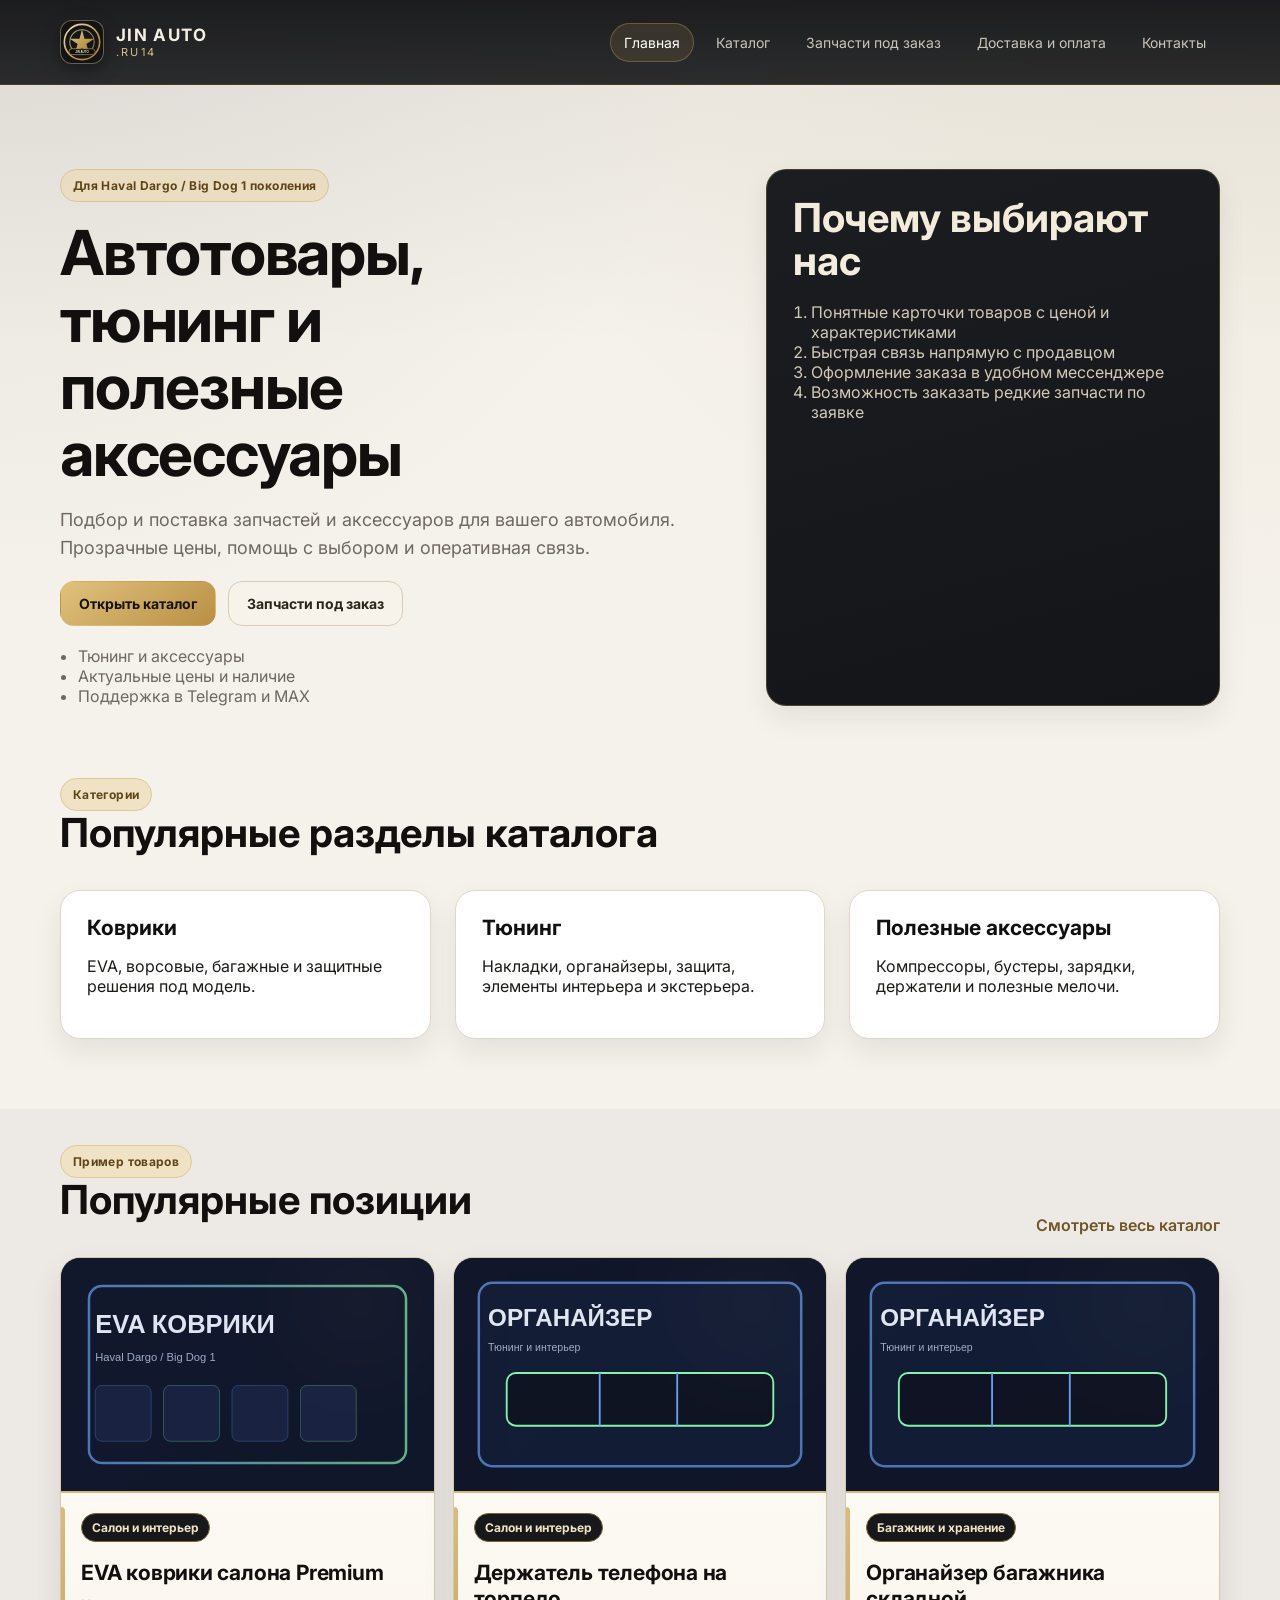
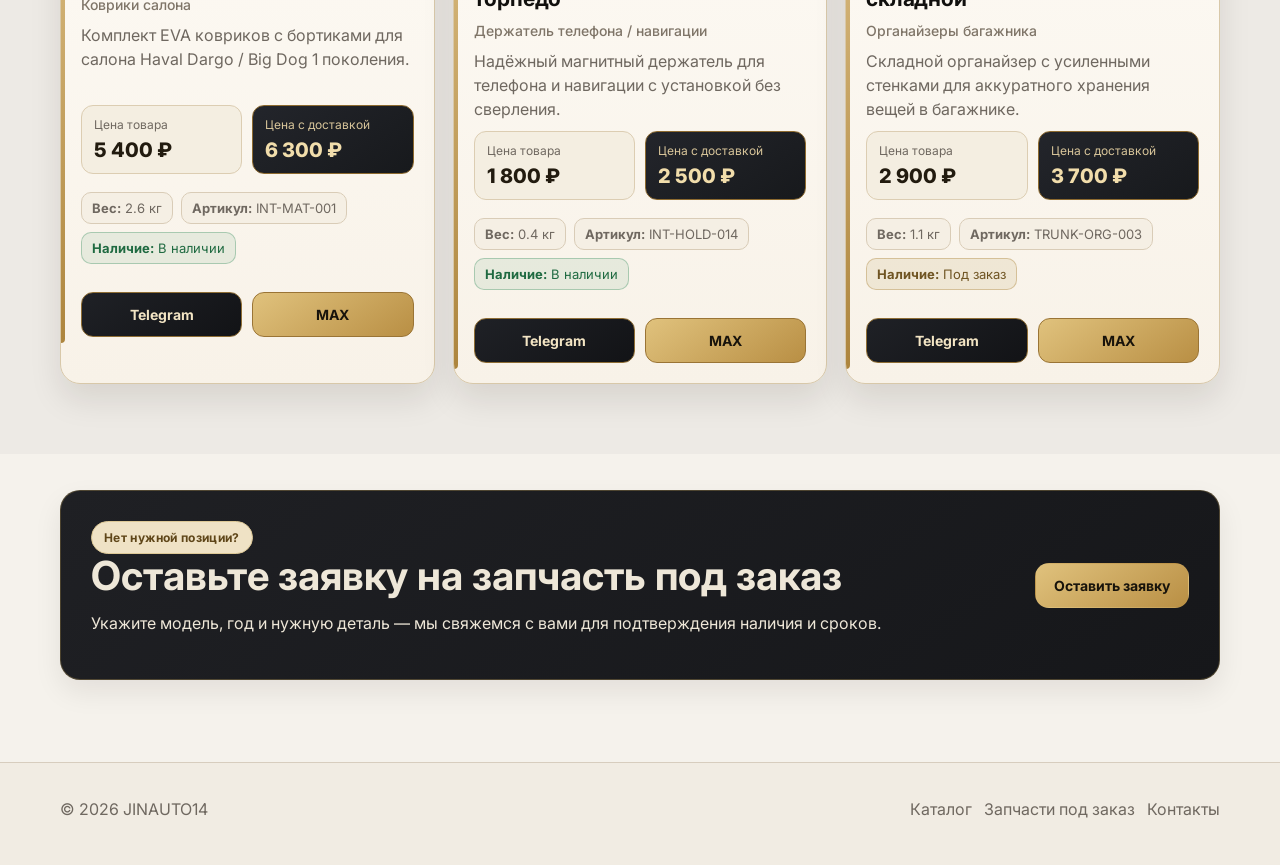
==== index.html @ 3329da60 "Make product cards distinctly premium and add header logo asset" ====
<!doctype html>
<html lang="ru">
<head>
  <meta charset="UTF-8">
  <meta name="viewport" content="width=device-width, initial-scale=1.0">
  <title>JINAUTO14 — автотовары для Haval Dargo / Big Dog</title>
  <meta name="description" content="Каталог автотоваров для Haval Dargo / Big Dog 1 поколения: тюнинг, коврики, аксессуары и заявки на запчасти под заказ.">
  <link rel="preconnect" href="https://fonts.googleapis.com">
  <link rel="preconnect" href="https://fonts.gstatic.com" crossorigin>
  <link href="https://fonts.googleapis.com/css2?family=Inter:wght@400;500;600;700;800&display=swap" rel="stylesheet">
  <link rel="stylesheet" href="css/style.css">
</head>
<body>
  <header class="site-header">
    <div class="container nav-wrap">
      <a class="logo" href="index.html" aria-label="JIN AUTO">
        <span class="logo-media">
          <img class="logo-image" src="images/logo-jin-auto.svg" alt="JIN AUTO logo">
        </span>
        <span class="logo-text"><strong>JIN AUTO</strong><small>.RU14</small></span>
      </a>
      <nav class="nav">
        <a href="index.html" class="active">Главная</a>
        <a href="catalog.html">Каталог</a>
        <a href="order-parts.html">Запчасти под заказ</a>
        <a href="delivery.html">Доставка и оплата</a>
        <a href="contacts.html">Контакты</a>
      </nav>
    </div>
  </header>

  <main>
    <section class="hero">
      <div class="container hero-grid">
        <div>
          <span class="eyebrow">Для Haval Dargo / Big Dog 1 поколения</span>
          <h1>Автотовары, тюнинг и полезные аксессуары</h1>
          <p class="lead">Подбор и поставка запчастей и аксессуаров для вашего автомобиля. Прозрачные цены, помощь с выбором и оперативная связь.</p>
          <div class="hero-actions">
            <a class="btn btn-primary" href="catalog.html">Открыть каталог</a>
            <a class="btn btn-secondary" href="order-parts.html">Запчасти под заказ</a>
          </div>
          <ul class="hero-points">
            <li>Тюнинг и аксессуары</li>
            <li>Актуальные цены и наличие</li>
            <li>Поддержка в Telegram и MAX</li>
          </ul>
        </div>
        <div class="hero-card card-glow">
          <h2>Почему выбирают нас</h2>
          <ol class="steps-list">
            <li>Понятные карточки товаров с ценой и характеристиками</li>
            <li>Быстрая связь напрямую с продавцом</li>
            <li>Оформление заказа в удобном мессенджере</li>
            <li>Возможность заказать редкие запчасти по заявке</li>
          </ol>
        </div>
      </div>
    </section>

    <section class="section">
      <div class="container">
        <div class="section-heading">
          <div>
            <span class="eyebrow">Категории</span>
            <h2>Популярные разделы каталога</h2>
          </div>
        </div>
        <div class="grid grid-3">
          <article class="feature-card">
            <h3>Коврики</h3>
            <p>EVA, ворсовые, багажные и защитные решения под модель.</p>
          </article>
          <article class="feature-card">
            <h3>Тюнинг</h3>
            <p>Накладки, органайзеры, защита, элементы интерьера и экстерьера.</p>
          </article>
          <article class="feature-card">
            <h3>Полезные аксессуары</h3>
            <p>Компрессоры, бустеры, зарядки, держатели и полезные мелочи.</p>
          </article>
        </div>
      </div>
    </section>

    <section class="section section-muted">
      <div class="container">
        <div class="section-heading">
          <div>
            <span class="eyebrow">Пример товаров</span>
            <h2>Популярные позиции</h2>
          </div>
          <a class="text-link" href="catalog.html">Смотреть весь каталог</a>
        </div>
        <div id="featured-products" class="product-grid"></div>
      </div>
    </section>

    <section class="section">
      <div class="container cta-banner">
        <div>
          <span class="eyebrow">Нет нужной позиции?</span>
          <h2>Оставьте заявку на запчасть под заказ</h2>
          <p>Укажите модель, год и нужную деталь — мы свяжемся с вами для подтверждения наличия и сроков.</p>
        </div>
        <a class="btn btn-primary" href="order-parts.html">Оставить заявку</a>
      </div>
    </section>
  </main>

  <footer class="site-footer">
    <div class="container footer-wrap">
      <p>© <span id="year"></span> JINAUTO14</p>
      <div class="footer-links">
        <a href="catalog.html">Каталог</a>
        <a href="order-parts.html">Запчасти под заказ</a>
        <a href="contacts.html">Контакты</a>
      </div>
    </div>
  </footer>

  <script src="js/constants.js"></script>
  <script src="js/products.js"></script>
  <script src="js/app.js"></script>
</body>
</html>
---- css/style.css ----
:root {
  --bg: #101113;
  --bg-soft: #191b1f;
  --surface: #f5f2ec;
  --surface-2: #ffffff;
  --card: #ffffff;
  --text: #1d1b18;
  --text-strong: #11100e;
  --muted: #6f6860;
  --line: #ded7cc;
  --accent: #c8a55a;
  --accent-strong: #ad883f;
  --accent-soft: #efe2c5;
  --success: #2f8a58;
  --shadow: 0 20px 48px rgba(22, 16, 8, .14);
  --shadow-soft: 0 12px 28px rgba(22, 16, 8, .08);
  --radius: 20px;
}

* { box-sizing: border-box; }
html { scroll-behavior: smooth; }
body {
  margin: 0;
  font-family: 'Inter', system-ui, sans-serif;
  background:
    radial-gradient(circle at right -10%, rgba(200,165,90,.12), transparent 32%),
    radial-gradient(circle at left -5%, rgba(28,26,22,.08), transparent 26%),
    var(--surface);
  color: var(--text);
}

a { color: inherit; text-decoration: none; }
img { max-width: 100%; display: block; }

.container {
  width: min(1160px, calc(100% - 36px));
  margin: 0 auto;
}

.site-header {
  position: sticky;
  top: 0;
  z-index: 30;
  background: linear-gradient(180deg, rgba(16,17,19,.95), rgba(16,17,19,.88));
  backdrop-filter: blur(12px);
  border-bottom: 1px solid rgba(200,165,90,.24);
}

.nav-wrap {
  min-height: 84px;
  display: flex;
  align-items: center;
  justify-content: space-between;
  gap: 20px;
}

.logo {
  display: inline-flex;
  align-items: center;
  gap: 12px;
  color: #f4efe4;
}

.logo-media {
  width: 44px;
  height: 44px;
  border-radius: 12px;
  overflow: hidden;
  background: #121315;
  border: 1px solid rgba(216,188,133,.45);
  box-shadow: 0 6px 18px rgba(0,0,0,.35);
}

.logo-image {
  width: 100%;
  height: 100%;
  object-fit: cover;
  display: block;
}

.logo-text {
  display: grid;
  line-height: 1;
  gap: 3px;
}

.logo-text strong {
  font-size: 17px;
  letter-spacing: .08em;
}

.logo-text small {
  font-size: 11px;
  letter-spacing: .2em;
  color: #d7be85;
}

.nav {
  display: flex;
  flex-wrap: wrap;
  gap: 8px;
}

.nav a {
  padding: 10px 13px;
  border-radius: 999px;
  color: rgba(248,242,228,.78);
  font-size: 14px;
  border: 1px solid transparent;
  transition: .2s ease;
}

.nav a:hover,
.nav a.active {
  color: #fff;
  border-color: rgba(200,165,90,.34);
  background: rgba(200,165,90,.14);
}

.hero,
.page-hero {
  padding: 84px 0 36px;
}

.hero-grid,
.grid {
  display: grid;
  gap: 24px;
}

.hero-grid { grid-template-columns: 1.2fr .8fr; align-items: stretch; }
.grid-2 { grid-template-columns: repeat(2, minmax(0, 1fr)); }
.grid-3 { grid-template-columns: repeat(3, minmax(0, 1fr)); }

.eyebrow {
  display: inline-flex;
  padding: 8px 12px;
  background: #efe2c5;
  color: #5f4619;
  border: 1px solid #ddc896;
  border-radius: 999px;
  font-size: 12px;
  font-weight: 700;
  letter-spacing: .03em;
}

h1, h2, h3 {
  margin: 0 0 14px;
  line-height: 1.08;
  color: var(--text-strong);
}

h1 { font-size: clamp(34px, 5.5vw, 62px); max-width: 13ch; margin-top: 18px; letter-spacing: -.02em; }
.page-hero h1 { max-width: 18ch; }
h2 { font-size: clamp(25px, 3.6vw, 40px); }
h3 { font-size: 21px; }

.lead {
  font-size: 18px;
  color: var(--muted);
  line-height: 1.58;
  max-width: 62ch;
}

.narrow { max-width: 54ch; }

.hero-actions,
.footer-links {
  display: flex;
  flex-wrap: wrap;
  gap: 12px;
}

.btn,
.text-link {
  display: inline-flex;
  align-items: center;
  justify-content: center;
  gap: 8px;
}

.btn {
  padding: 13px 18px;
  border-radius: 14px;
  border: 1px solid transparent;
  font-weight: 700;
  font-size: 14px;
  transition: transform .18s ease, box-shadow .18s ease, background .18s ease, border-color .18s ease;
}

.btn:hover {
  transform: translateY(-1px);
  box-shadow: var(--shadow-soft);
}

.btn-primary {
  background: linear-gradient(145deg, #e0c27d, #b98f44);
  color: #17130b;
}

.btn-secondary {
  background: #f7f3eb;
  border-color: #d8ccb7;
  color: #2b2419;
}

.text-link {
  color: #705528;
  font-weight: 600;
}

.hero-points,
.list-clean,
.steps-list,
.sidebar-list,
.contact-list {
  margin: 20px 0 0;
  padding-left: 18px;
  color: var(--muted);
}

.hero-card,
.feature-card,
.cta-banner,
.form-card,
.sidebar-card,
.product-card {
  background: var(--card);
  border: 1px solid var(--line);
  border-radius: var(--radius);
  box-shadow: var(--shadow-soft);
}

.hero-card,
.feature-card,
.form-card,
.sidebar-card { padding: 26px; }

.hero {
  position: relative;
}

.hero::after {
  content: "";
  position: absolute;
  inset: 0;
  pointer-events: none;
  background: linear-gradient(180deg, rgba(16,17,19,.04), transparent 40%);
}

.hero-card {
  background: linear-gradient(165deg, #1b1d21, #141518);
  border-color: rgba(200,165,90,.28);
  color: #ece6d8;
}

.hero-card h2 { color: #f7f0df; }
.hero-card .steps-list { color: #d2c9b8; }

.section { padding: 36px 0 70px; }
.section-muted { background: rgba(17,16,14,.03); }
.section-tight { padding-top: 18px; }

.section-heading {
  display: flex;
  align-items: end;
  justify-content: space-between;
  gap: 18px;
  margin-bottom: 22px;
}

.cta-banner {
  padding: 30px;
  display: flex;
  align-items: center;
  justify-content: space-between;
  gap: 24px;
  background: linear-gradient(145deg, #1f2024, #16171a);
  border-color: rgba(200,165,90,.3);
  color: #eee7d8;
}

.cta-banner h2,
.cta-banner p { color: inherit; }

.catalog-toolbar {
  display: grid;
  grid-template-columns: 1.3fr .85fr .85fr;
  gap: 12px;
  margin-bottom: 26px;
  background: #f9f6f0;
  border: 1px solid #ddd3c2;
  border-radius: 16px;
  padding: 12px;
}

.input {
  width: 100%;
  padding: 13px 14px;
  border-radius: 12px;
  border: 1px solid #d8cebd;
  outline: none;
  background: #fff;
  color: var(--text-strong);
  font: inherit;
  transition: border-color .18s ease, box-shadow .18s ease, background .18s ease;
}

.input::placeholder,
.form-note,
.product-meta,
.product-description,
.empty-state,
.site-footer {
  color: var(--muted);
}

.input:focus {
  border-color: rgba(184,143,68,.85);
  box-shadow: 0 0 0 3px rgba(200,165,90,.2);
}

.input-select { appearance: none; }
.textarea { resize: vertical; min-height: 140px; }

.product-grid {
  display: grid;
  grid-template-columns: repeat(3, minmax(0, 1fr));
  gap: 18px;
}

.product-card {
  overflow: hidden;
  display: flex;
  flex-direction: column;
  min-height: 100%;
  border: 1px solid #d8c8a9;
  background:
    linear-gradient(180deg, #fffdf9 0%, #f8f2e8 100%);
  box-shadow: 0 16px 32px rgba(25,18,9,.1);
}

.product-image-wrap {
  aspect-ratio: 16 / 10;
  background:
    radial-gradient(circle at 80% 20%, rgba(200,165,90,.45), transparent 35%),
    linear-gradient(145deg, #23252b, #121316);
  border-bottom: 2px solid #d3b67e;
}

.product-image-wrap img {
  width: 100%;
  height: 100%;
  object-fit: cover;
  opacity: .94;
}

.product-content {
  padding: 20px;
  display: grid;
  gap: 10px;
  position: relative;
}

.product-content::before {
  content: "";
  position: absolute;
  left: 0;
  top: 14px;
  bottom: 14px;
  width: 4px;
  border-radius: 0 6px 6px 0;
  background: linear-gradient(180deg, #d9bb80, #ad853d);
}

.product-badge {
  display: inline-flex;
  width: fit-content;
  padding: 6px 10px;
  border-radius: 999px;
  font-size: 12px;
  font-weight: 700;
  background: #17181b;
  color: #f1e3c2;
  border: 1px solid #7f6130;
}

.product-title {
  font-size: 21px;
  margin: 8px 0 0;
  line-height: 1.25;
  letter-spacing: -.01em;
}

.product-subcategory {
  margin: 0;
  color: #7f7568;
  font-size: 14px;
  font-weight: 500;
}

.product-description {
  margin: 0;
  min-height: 72px;
  line-height: 1.5;
}

.product-prices {
  display: grid;
  grid-template-columns: repeat(2, minmax(0, 1fr));
  gap: 10px;
  margin-bottom: 8px;
}

.price-box {
  padding: 11px 12px;
  border-radius: 12px;
  background: #f4eee1;
  border: 1px solid #dccdb2;
}

.price-box-delivery {
  background: linear-gradient(145deg, #23252b, #17191c);
  border-color: #8d6a2f;
}

.price-label {
  display: block;
  font-size: 12px;
  color: var(--muted);
  margin-bottom: 6px;
}

.price-value {
  font-size: 20px;
  font-weight: 800;
  color: #221b0f;
}

.price-box-delivery .price-label {
  color: #d8c59a;
}

.price-box-delivery .price-value {
  color: #f1ddab;
}

.product-meta {
  display: flex;
  flex-wrap: wrap;
  gap: 8px;
  padding: 0;
  list-style: none;
  margin: 0 0 14px;
}

.product-meta li {
  padding: 7px 10px;
  border-radius: 10px;
  background: #f5efe4;
  border: 1px solid #d9ccb7;
  font-size: 13px;
}

.availability-pill.is-in-stock {
  border-color: rgba(47,138,88,.34);
  background: rgba(47,138,88,.09);
  color: #1f6a41;
}

.availability-pill.is-by-order {
  border-color: rgba(173,136,63,.4);
  background: rgba(173,136,63,.12);
  color: #6f5422;
}

.product-actions {
  display: flex;
  gap: 10px;
  margin-top: 4px;
}

.product-actions .btn {
  flex: 1;
  padding-inline: 12px;
  border-radius: 12px;
  font-weight: 700;
}

.product-actions .btn-primary {
  background: linear-gradient(145deg, #1f2126, #121316);
  color: #f3e5c4;
  border: 1px solid #8e6d34;
}

.product-actions .btn-secondary {
  background: linear-gradient(145deg, #e0c27d, #b98f44);
  color: #18130b;
  border: 1px solid #9a7435;
}

.feature-card,
.product-card,
.hero-card {
  transition: transform .2s ease, border-color .2s ease, box-shadow .2s ease;
}

.feature-card:hover,
.product-card:hover,
.hero-card:hover {
  transform: translateY(-4px);
  border-color: #c8a55a;
  box-shadow: 0 26px 45px rgba(24,18,10,.16);
}

.contact-list li {
  margin-bottom: 10px;
}

.contact-list a {
  color: #5f4820;
  border-bottom: 1px dashed rgba(95,72,32,.35);
}

.form-layout {
  display: grid;
  grid-template-columns: 1.2fr .8fr;
  gap: 20px;
}

.form-grid {
  display: grid;
  grid-template-columns: repeat(2, minmax(0, 1fr));
  gap: 14px;
  margin-bottom: 14px;
}

.parts-form label {
  display: grid;
  gap: 8px;
  font-weight: 600;
}

.empty-state {
  margin: 8px 0 0;
  padding: 14px 16px;
  border: 1px dashed #c8b697;
  border-radius: 14px;
  background: #fbf7ef;
}

.hidden { display: none !important; }

.site-footer {
  padding: 20px 0 30px;
  border-top: 1px solid #d7cdbe;
  margin-top: 12px;
  background: #f1ece3;
}

.footer-wrap {
  display: flex;
  align-items: center;
  justify-content: space-between;
  gap: 14px;
}

@media (max-width: 980px) {
  .hero-grid,
  .grid-2,
  .grid-3,
  .product-grid,
  .form-layout,
  .catalog-toolbar,
  .form-grid {
    grid-template-columns: 1fr;
  }

  .cta-banner,
  .footer-wrap,
  .nav-wrap,
  .section-heading {
    flex-direction: column;
    align-items: flex-start;
  }

  .product-prices {
    grid-template-columns: 1fr;
  }

  .hero h1,
  .page-hero h1 {
    max-width: 100%;
  }
}

@media (max-width: 640px) {
  .container { width: min(100% - 24px, 1160px); }
  .hero, .page-hero { padding-top: 36px; }
  .lead { font-size: 16px; }
  .product-title { font-size: 19px; }
  .hero-card, .feature-card, .form-card, .sidebar-card, .cta-banner { padding: 20px; }
  .nav { gap: 6px; }
  .nav a { padding: 8px 10px; font-size: 14px; }
  .logo-media { width: 36px; height: 36px; border-radius: 10px; }
  .logo-text strong { font-size: 15px; }
}
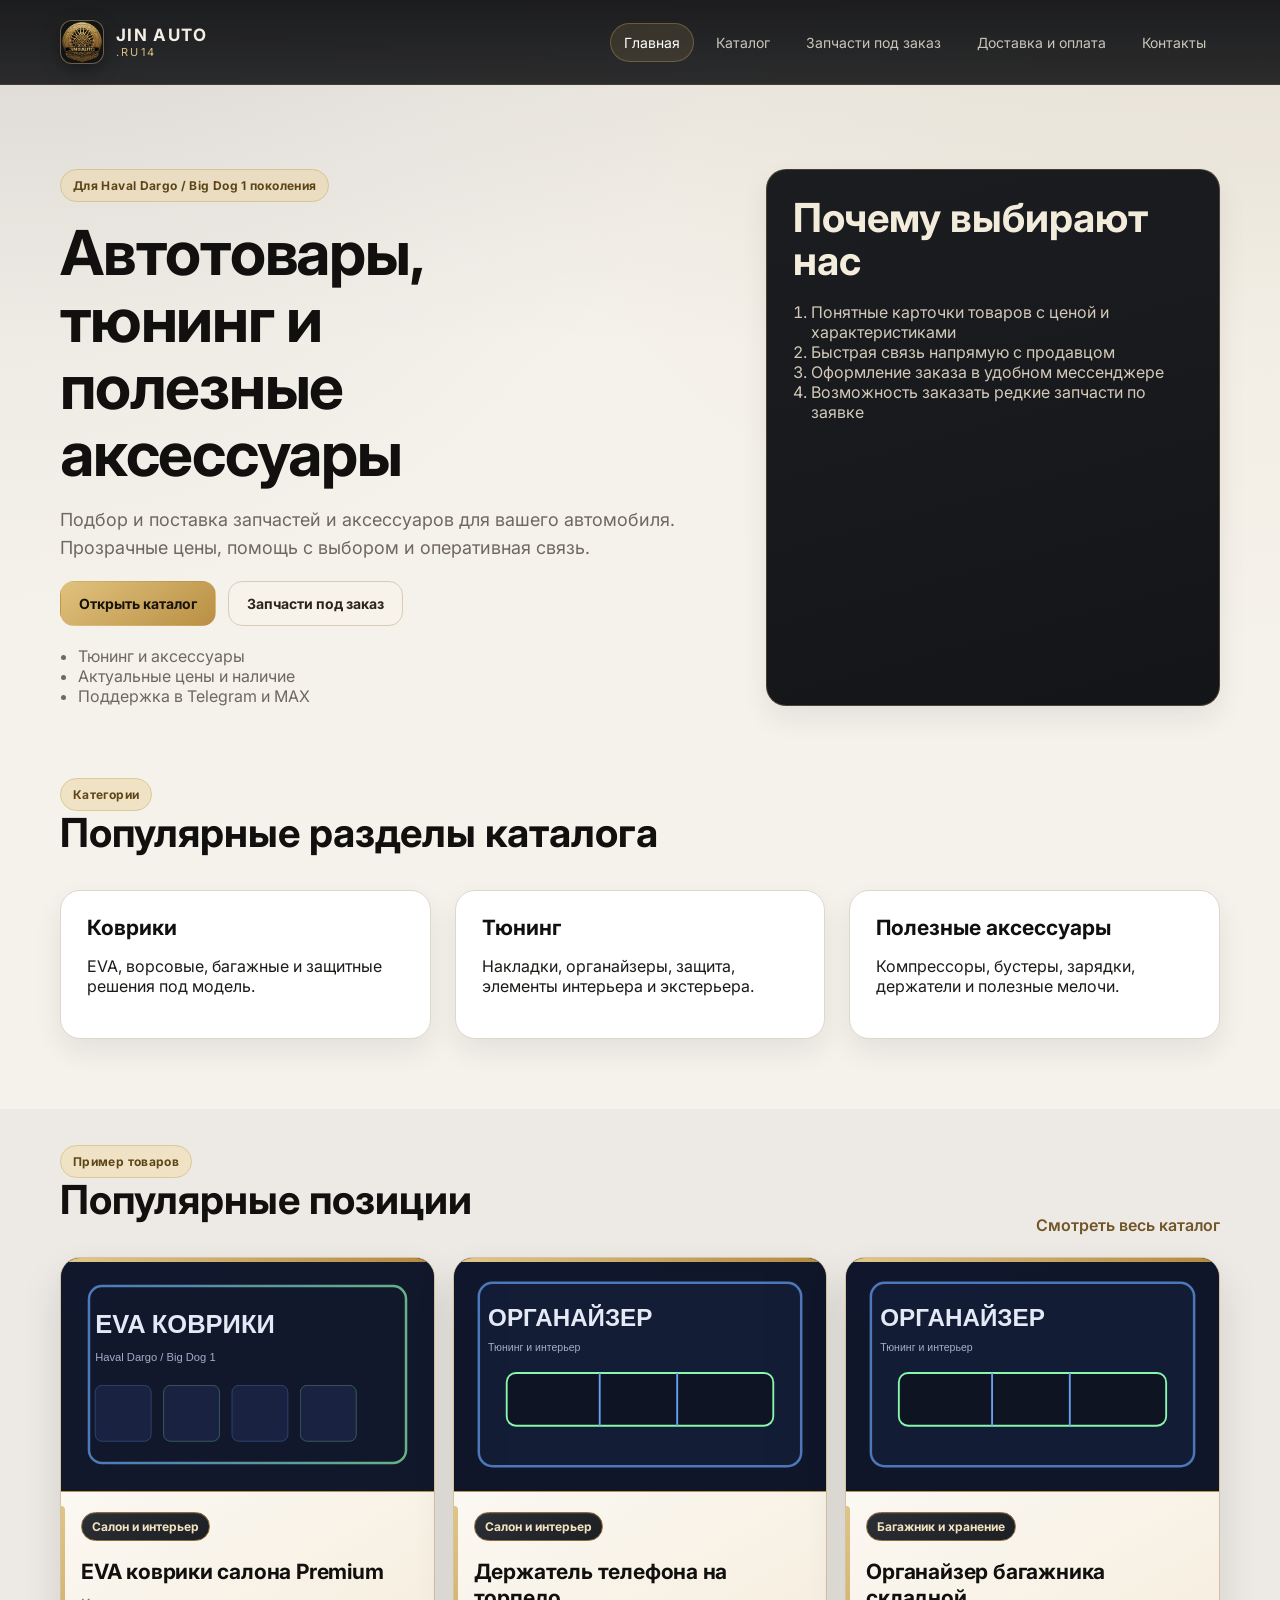
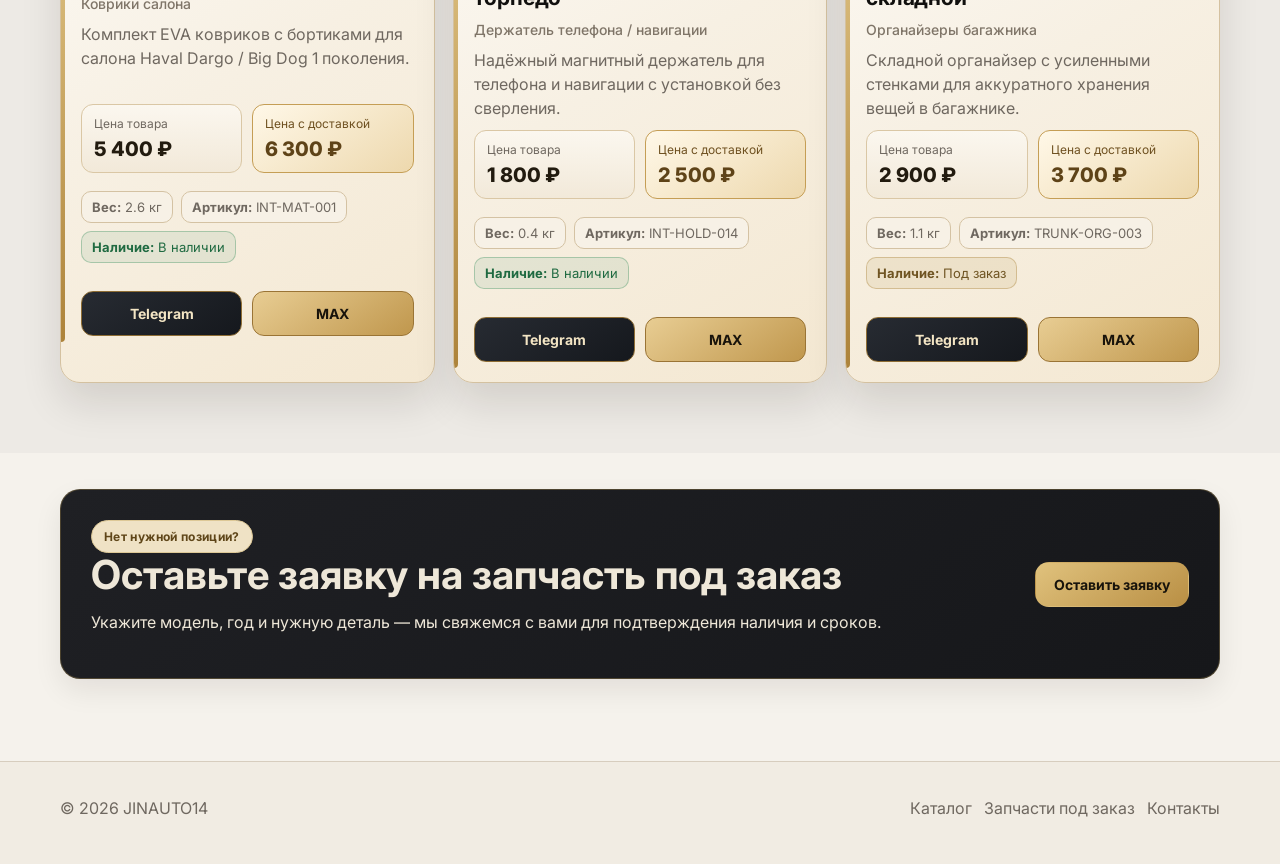
==== commit 49f9e161: "Use main logo PNG path and remove legacy card neon remnants" ====
--- a/index.html
+++ b/index.html
@@ -15,7 +15,7 @@
     <div class="container nav-wrap">
       <a class="logo" href="index.html" aria-label="JIN AUTO">
         <span class="logo-media">
-          <img class="logo-image" src="images/logo-jin-auto.svg" alt="JIN AUTO logo">
+          <img class="logo-image" src="images/logo-jin-auto.png" alt="JIN AUTO logo" onerror="this.onerror=null;this.src='images/logo-jin-auto.svg'">
         </span>
         <span class="logo-text"><strong>JIN AUTO</strong><small>.RU14</small></span>
       </a>
--- a/css/style.css
+++ b/css/style.css
@@ -12,6 +12,8 @@
   --accent-strong: #ad883f;
   --accent-soft: #efe2c5;
   --success: #2f8a58;
+  --card-frame: #2a2d33;
+  --card-accent-line: #c7a056;
   --shadow: 0 20px 48px rgba(22, 16, 8, .14);
   --shadow-soft: 0 12px 28px rgba(22, 16, 8, .08);
   --radius: 20px;
@@ -288,10 +290,11 @@
   grid-template-columns: 1.3fr .85fr .85fr;
   gap: 12px;
   margin-bottom: 26px;
-  background: #f9f6f0;
-  border: 1px solid #ddd3c2;
+  background: linear-gradient(180deg, #fbf8f2, #f3ecdf);
+  border: 1px solid #d8c8ad;
   border-radius: 16px;
   padding: 12px;
+  box-shadow: 0 10px 24px rgba(27, 20, 10, .08);
 }
 
 .input {
@@ -334,25 +337,33 @@
   display: flex;
   flex-direction: column;
   min-height: 100%;
-  border: 1px solid #d8c8a9;
+  border: 1px solid #d4c1a0;
   background:
-    linear-gradient(180deg, #fffdf9 0%, #f8f2e8 100%);
-  box-shadow: 0 16px 32px rgba(25,18,9,.1);
+    linear-gradient(150deg, #ffffff 0%, #f7f0e3 55%, #f4e8d2 100%);
+  box-shadow: 0 20px 40px rgba(21, 15, 7, .12);
+  position: relative;
+}
+
+.product-card::before {
+  content: "";
+  position: absolute;
+  inset: 0 0 auto 0;
+  height: 4px;
+  background: linear-gradient(90deg, #e2c88c, #b38940);
+  z-index: 2;
 }
 
 .product-image-wrap {
   aspect-ratio: 16 / 10;
-  background:
-    radial-gradient(circle at 80% 20%, rgba(200,165,90,.45), transparent 35%),
-    linear-gradient(145deg, #23252b, #121316);
-  border-bottom: 2px solid #d3b67e;
+  background: linear-gradient(165deg, #2b2d32, #1a1c20);
+  border-bottom: 1px solid #b7924d;
 }
 
 .product-image-wrap img {
   width: 100%;
   height: 100%;
   object-fit: cover;
-  opacity: .94;
+  opacity: .96;
 }
 
 .product-content {
@@ -360,6 +371,7 @@
   display: grid;
   gap: 10px;
   position: relative;
+  z-index: 1;
 }
 
 .product-content::before {
@@ -370,7 +382,7 @@
   bottom: 14px;
   width: 4px;
   border-radius: 0 6px 6px 0;
-  background: linear-gradient(180deg, #d9bb80, #ad853d);
+  background: linear-gradient(180deg, #e0c485, #ad833a);
 }
 
 .product-badge {
@@ -380,9 +392,10 @@
   border-radius: 999px;
   font-size: 12px;
   font-weight: 700;
-  background: #17181b;
-  color: #f1e3c2;
-  border: 1px solid #7f6130;
+  background: linear-gradient(145deg, #2b2f36, #1c1f24);
+  color: #f2e2bd;
+  border: 1px solid #8e6b32;
+  box-shadow: inset 0 1px 0 rgba(255,255,255,.08);
 }
 
 .product-title {
@@ -415,13 +428,13 @@
 .price-box {
   padding: 11px 12px;
   border-radius: 12px;
-  background: #f4eee1;
-  border: 1px solid #dccdb2;
+  background: linear-gradient(180deg, #fbf7ef, #f2e9d9);
+  border: 1px solid #dac7a5;
 }
 
 .price-box-delivery {
-  background: linear-gradient(145deg, #23252b, #17191c);
-  border-color: #8d6a2f;
+  background: linear-gradient(145deg, #fff8e8, #edd8ad);
+  border-color: #c59e55;
 }
 
 .price-label {
@@ -438,11 +451,11 @@
 }
 
 .price-box-delivery .price-label {
-  color: #d8c59a;
+  color: #6e5020;
 }
 
 .price-box-delivery .price-value {
-  color: #f1ddab;
+  color: #5e4318;
 }
 
 .product-meta {
@@ -457,8 +470,8 @@
 .product-meta li {
   padding: 7px 10px;
   border-radius: 10px;
-  background: #f5efe4;
-  border: 1px solid #d9ccb7;
+  background: #f7f1e6;
+  border: 1px solid #d4c2a3;
   font-size: 13px;
 }
 
@@ -488,13 +501,13 @@
 }
 
 .product-actions .btn-primary {
-  background: linear-gradient(145deg, #1f2126, #121316);
+  background: linear-gradient(145deg, #272b32, #15181d);
   color: #f3e5c4;
   border: 1px solid #8e6d34;
 }
 
 .product-actions .btn-secondary {
-  background: linear-gradient(145deg, #e0c27d, #b98f44);
+  background: linear-gradient(145deg, #e8cd93, #c0974d);
   color: #18130b;
   border: 1px solid #9a7435;
 }
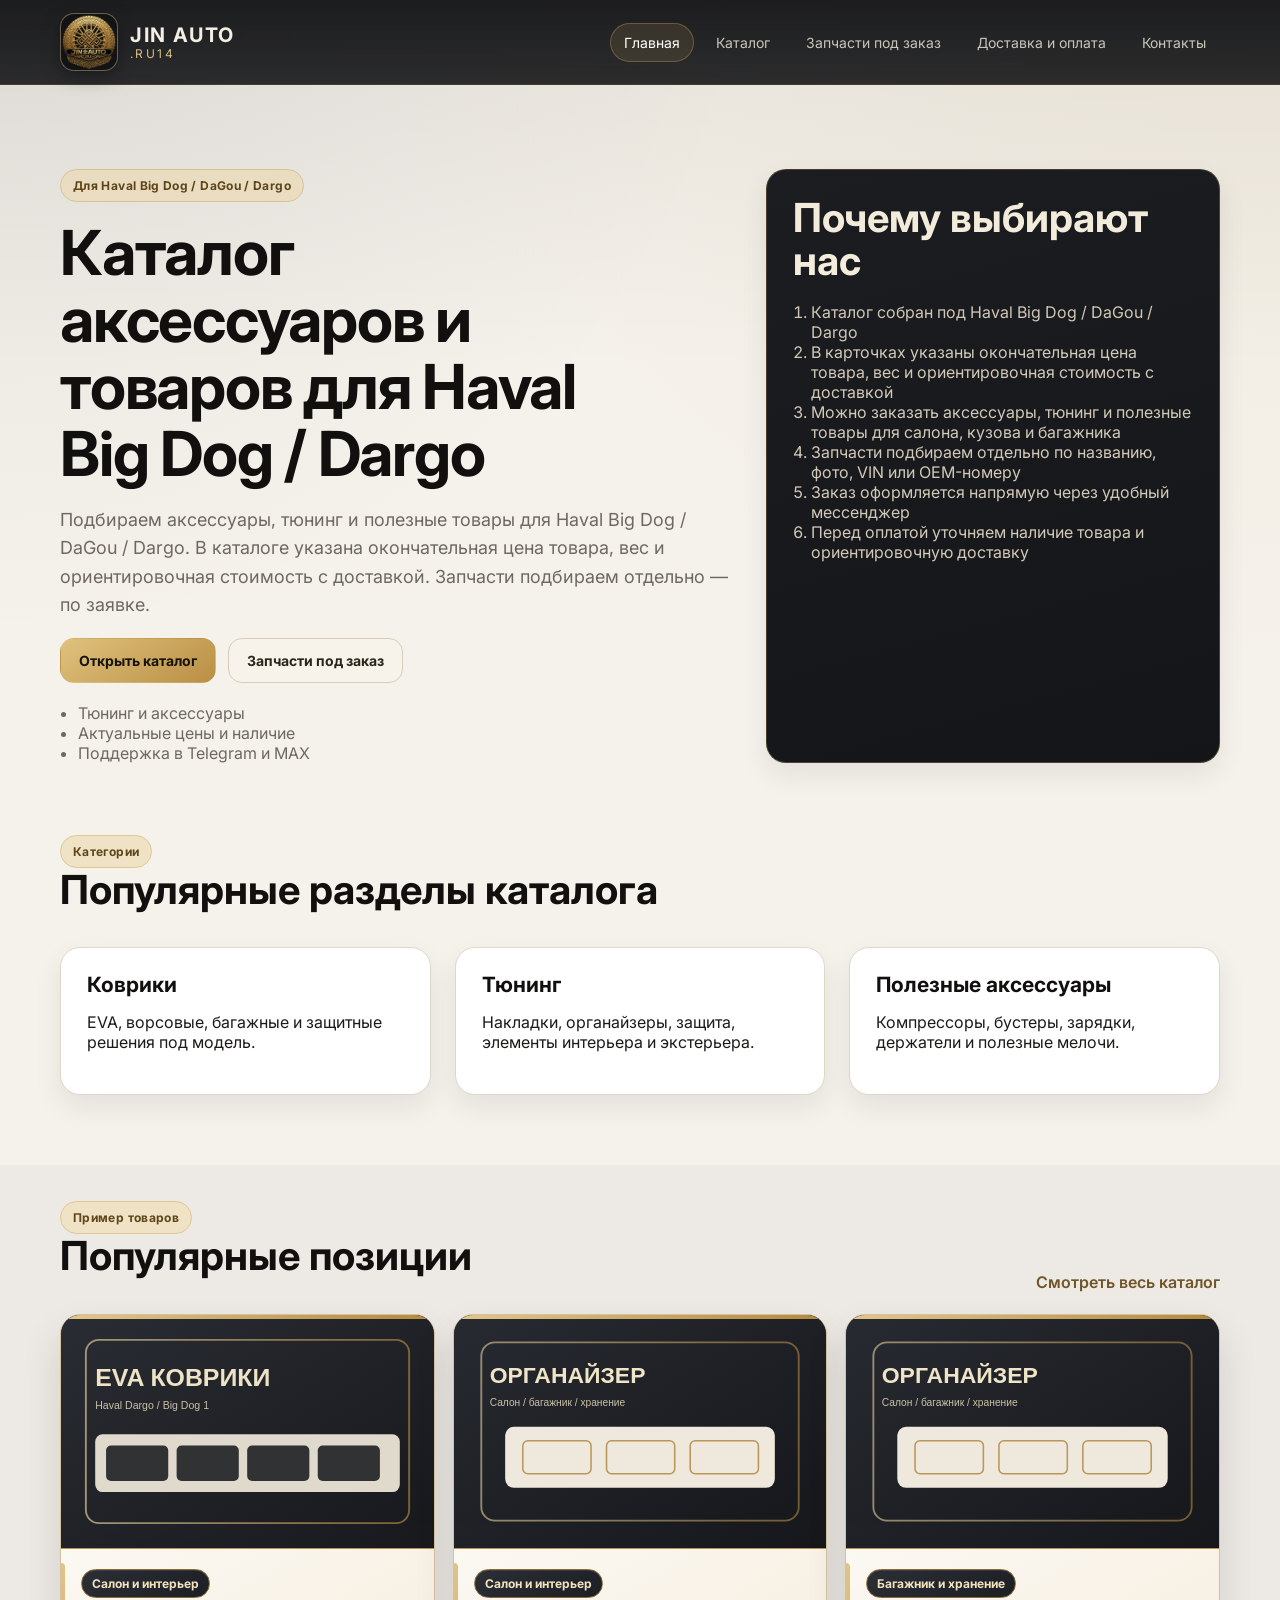
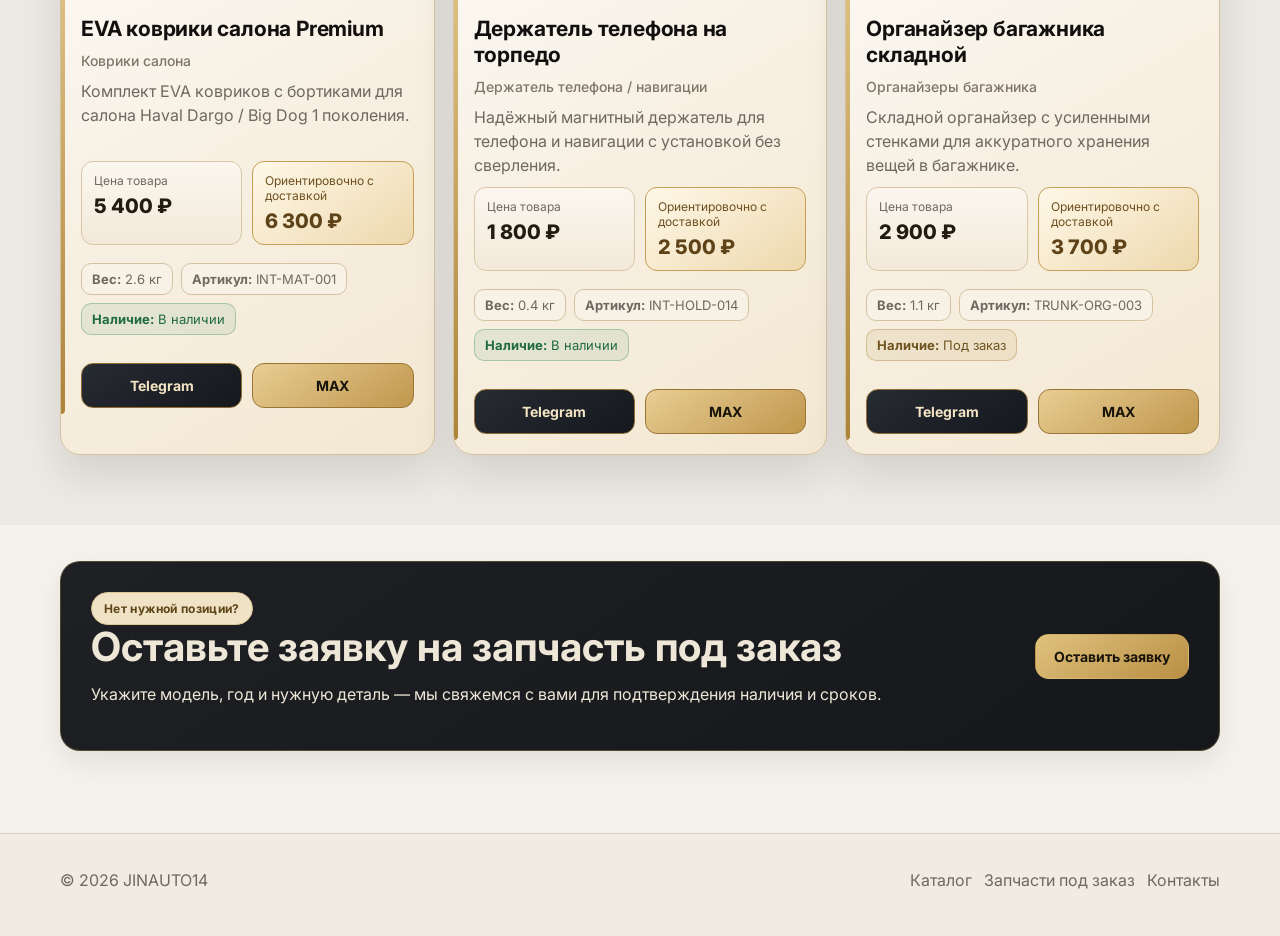
==== commit e34e4023: "Clarify final product price vs estimated delivery texts" ====
--- a/index.html
+++ b/index.html
@@ -33,9 +33,9 @@
     <section class="hero">
       <div class="container hero-grid">
         <div>
-          <span class="eyebrow">Для Haval Dargo / Big Dog 1 поколения</span>
-          <h1>Автотовары, тюнинг и полезные аксессуары</h1>
-          <p class="lead">Подбор и поставка запчастей и аксессуаров для вашего автомобиля. Прозрачные цены, помощь с выбором и оперативная связь.</p>
+          <span class="eyebrow">Для Haval Big Dog / DaGou / Dargo</span>
+          <h1>Каталог аксессуаров и товаров для Haval Big Dog / Dargo</h1>
+          <p class="lead">Подбираем аксессуары, тюнинг и полезные товары для Haval Big Dog / DaGou / Dargo. В каталоге указана окончательная цена товара, вес и ориентировочная стоимость с доставкой. Запчасти подбираем отдельно — по заявке.</p>
           <div class="hero-actions">
             <a class="btn btn-primary" href="catalog.html">Открыть каталог</a>
             <a class="btn btn-secondary" href="order-parts.html">Запчасти под заказ</a>
@@ -49,10 +49,12 @@
         <div class="hero-card card-glow">
           <h2>Почему выбирают нас</h2>
           <ol class="steps-list">
-            <li>Понятные карточки товаров с ценой и характеристиками</li>
-            <li>Быстрая связь напрямую с продавцом</li>
-            <li>Оформление заказа в удобном мессенджере</li>
-            <li>Возможность заказать редкие запчасти по заявке</li>
+            <li>Каталог собран под Haval Big Dog / DaGou / Dargo</li>
+            <li>В карточках указаны окончательная цена товара, вес и ориентировочная стоимость с доставкой</li>
+            <li>Можно заказать аксессуары, тюнинг и полезные товары для салона, кузова и багажника</li>
+            <li>Запчасти подбираем отдельно по названию, фото, VIN или OEM-номеру</li>
+            <li>Заказ оформляется напрямую через удобный мессенджер</li>
+            <li>Перед оплатой уточняем наличие товара и ориентировочную доставку</li>
           </ol>
         </div>
       </div>
--- a/css/style.css
+++ b/css/style.css
@@ -64,9 +64,9 @@
 }
 
 .logo-media {
-  width: 44px;
-  height: 44px;
-  border-radius: 12px;
+  width: 58px;
+  height: 58px;
+  border-radius: 14px;
   overflow: hidden;
   background: #121315;
   border: 1px solid rgba(216,188,133,.45);
@@ -87,12 +87,12 @@
 }
 
 .logo-text strong {
-  font-size: 17px;
+  font-size: 20px;
   letter-spacing: .08em;
 }
 
 .logo-text small {
-  font-size: 11px;
+  font-size: 12px;
   letter-spacing: .2em;
   color: #d7be85;
 }
@@ -615,6 +615,105 @@
   .hero-card, .feature-card, .form-card, .sidebar-card, .cta-banner { padding: 20px; }
   .nav { gap: 6px; }
   .nav a { padding: 8px 10px; font-size: 14px; }
-  .logo-media { width: 36px; height: 36px; border-radius: 10px; }
-  .logo-text strong { font-size: 15px; }
-}
+  .logo-media { width: 42px; height: 42px; border-radius: 10px; }
+  .logo-text strong { font-size: 16px; }
+  .logo-text small { font-size: 10px; }
+}
+
+.product-card { cursor: pointer; }
+.product-details-link { font-weight: 700; }
+
+.breadcrumbs {
+  display: flex;
+  gap: 8px;
+  flex-wrap: wrap;
+  color: var(--muted);
+  font-size: 14px;
+}
+
+.product-page-layout {
+  display: grid;
+  grid-template-columns: 1.1fr .9fr;
+  gap: 24px;
+}
+
+.product-page-main-image {
+  background: #fff;
+  border: 1px solid #d6c4a1;
+  border-radius: 16px;
+  padding: 14px;
+  box-shadow: var(--shadow-soft);
+}
+
+.product-page-main-image img {
+  width: 100%;
+  border-radius: 12px;
+}
+
+.product-page-thumbs {
+  display: flex;
+  gap: 10px;
+  margin-top: 12px;
+  flex-wrap: wrap;
+}
+
+.thumb-btn {
+  border: 1px solid #d6c4a1;
+  border-radius: 10px;
+  background: #fff;
+  padding: 4px;
+  width: 72px;
+  height: 72px;
+}
+
+.thumb-btn img { width: 100%; height: 100%; object-fit: cover; border-radius: 7px; }
+.thumb-btn.active { border-color: #b98f44; box-shadow: 0 0 0 2px rgba(185,143,68,.2); }
+
+.product-page-info {
+  background: #fff;
+  border: 1px solid #dbc9a8;
+  border-radius: 16px;
+  padding: 22px;
+  box-shadow: var(--shadow-soft);
+}
+
+.product-page-actions { display: grid; grid-template-columns: repeat(2, minmax(0,1fr)); gap: 10px; margin-top: 14px; }
+.related-links { display: grid; gap: 8px; }
+
+.btn-back-catalog {
+  background: #f6efe1;
+  color: #4f3a16;
+  border: 1px solid #cda864;
+  font-weight: 700;
+}
+
+.btn-back-catalog:hover {
+  background: #efe2c5;
+  border-color: #b98f44;
+  box-shadow: 0 8px 22px rgba(66, 49, 19, .16);
+}
+
+.related-section {
+  margin-top: 18px;
+  padding: 22px;
+  border-radius: 16px;
+  border: 1px solid #d4bc8a;
+  background: linear-gradient(145deg, #fffaf0, #f4e9d2);
+  box-shadow: 0 14px 30px rgba(34, 25, 11, .1);
+}
+
+.related-section h2 {
+  margin-bottom: 10px;
+}
+
+.related-section .text-link {
+  padding: 10px 12px;
+  border-radius: 10px;
+  background: rgba(39, 43, 50, .05);
+  border: 1px solid rgba(39, 43, 50, .12);
+}
+
+@media (max-width: 980px) {
+  .product-page-layout, .product-page-actions { grid-template-columns: 1fr; }
+  .related-section { padding: 18px; }
+}
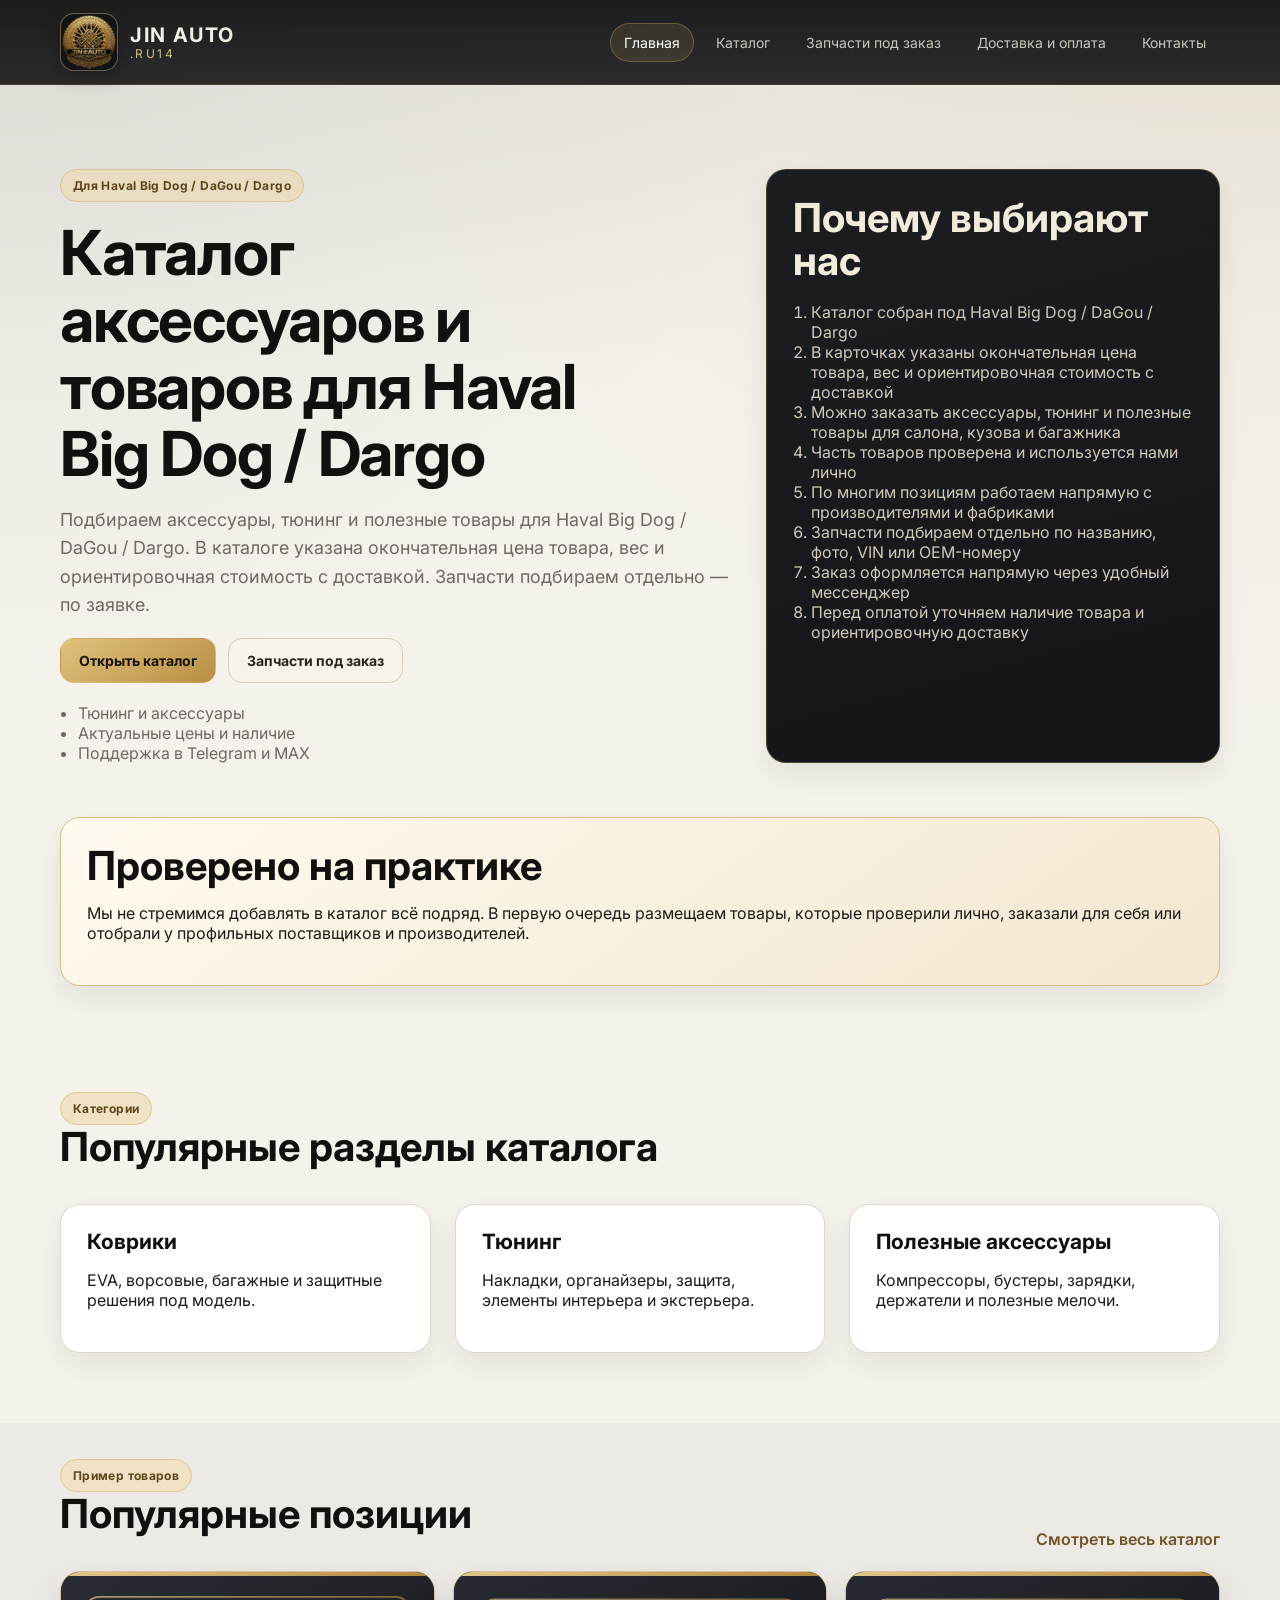
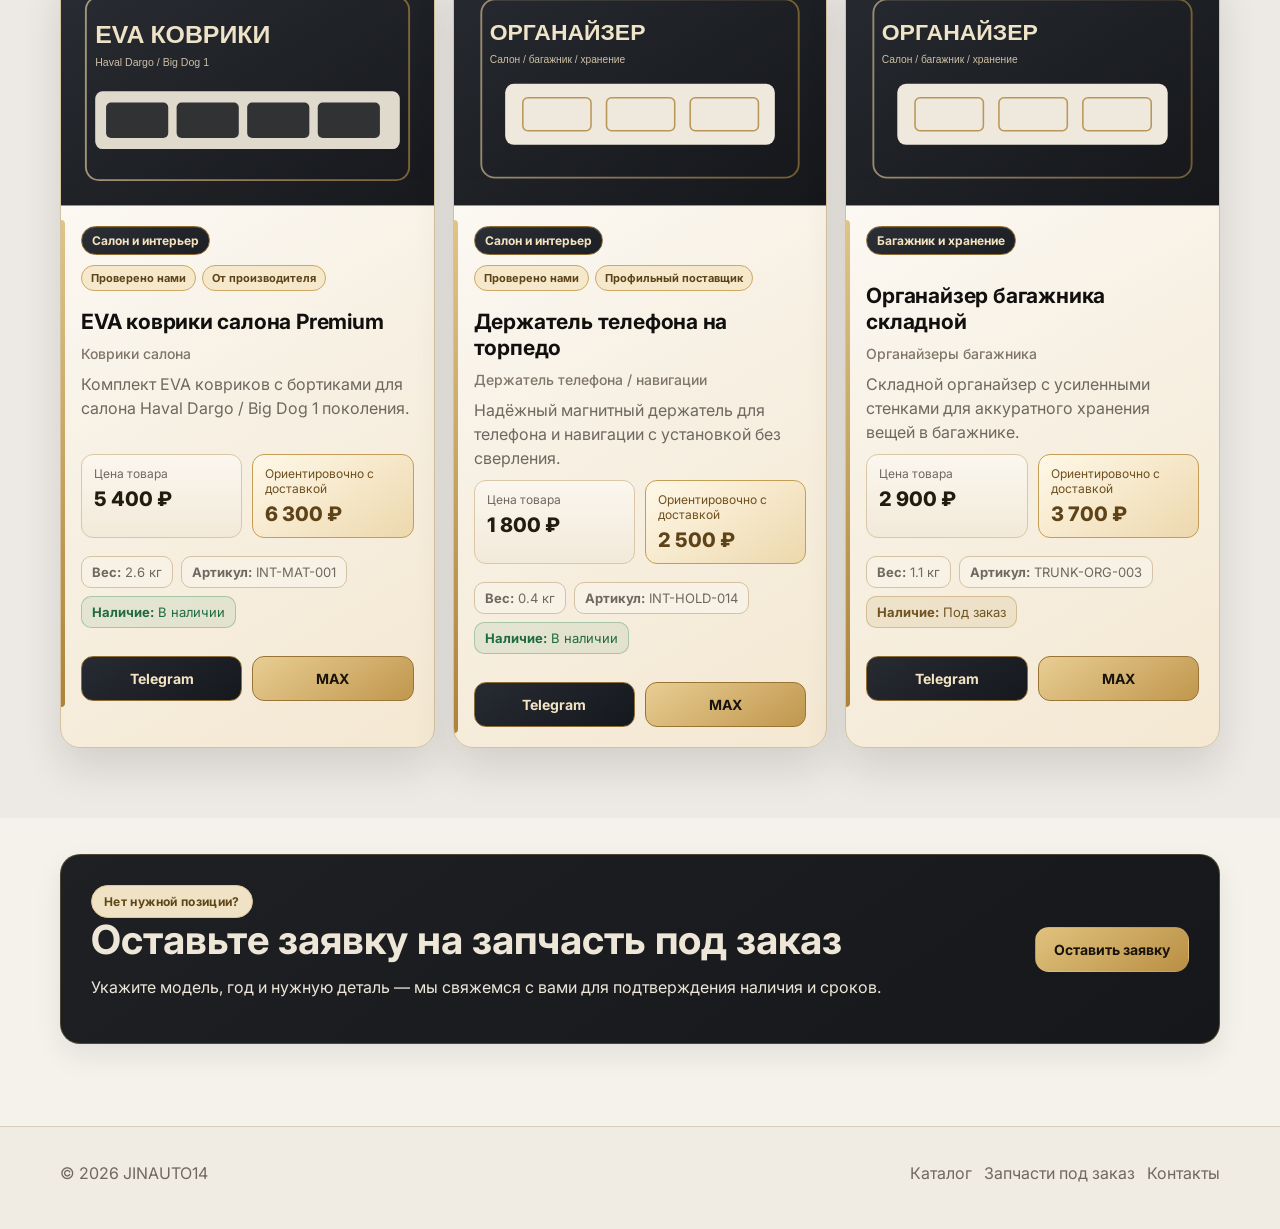
==== commit 14c11b92: "Add trust messaging and optional product trust badges" ====
--- a/index.html
+++ b/index.html
@@ -52,11 +52,22 @@
             <li>Каталог собран под Haval Big Dog / DaGou / Dargo</li>
             <li>В карточках указаны окончательная цена товара, вес и ориентировочная стоимость с доставкой</li>
             <li>Можно заказать аксессуары, тюнинг и полезные товары для салона, кузова и багажника</li>
+            <li>Часть товаров проверена и используется нами лично</li>
+            <li>По многим позициям работаем напрямую с производителями и фабриками</li>
             <li>Запчасти подбираем отдельно по названию, фото, VIN или OEM-номеру</li>
             <li>Заказ оформляется напрямую через удобный мессенджер</li>
             <li>Перед оплатой уточняем наличие товара и ориентировочную доставку</li>
           </ol>
         </div>
+      </div>
+    </section>
+
+    <section class="section section-tight">
+      <div class="container">
+        <article class="feature-card trust-block">
+          <h2>Проверено на практике</h2>
+          <p>Мы не стремимся добавлять в каталог всё подряд. В первую очередь размещаем товары, которые проверили лично, заказали для себя или отобрали у профильных поставщиков и производителей.</p>
+        </article>
       </div>
     </section>
 
--- a/css/style.css
+++ b/css/style.css
@@ -713,6 +713,33 @@
   border: 1px solid rgba(39, 43, 50, .12);
 }
 
+.trust-block {
+  background: linear-gradient(145deg, #fffaf0, #f2e7d0);
+  border: 1px solid #d8bc85;
+}
+
+.trust-block h2 {
+  margin-bottom: 10px;
+}
+
+.trust-badges {
+  display: flex;
+  flex-wrap: wrap;
+  gap: 6px;
+}
+
+.trust-badge {
+  display: inline-flex;
+  align-items: center;
+  padding: 5px 9px;
+  border-radius: 999px;
+  font-size: 11px;
+  font-weight: 700;
+  color: #5c4319;
+  background: #f6e9cb;
+  border: 1px solid #cda864;
+}
+
 @media (max-width: 980px) {
   .product-page-layout, .product-page-actions { grid-template-columns: 1fr; }
   .related-section { padding: 18px; }
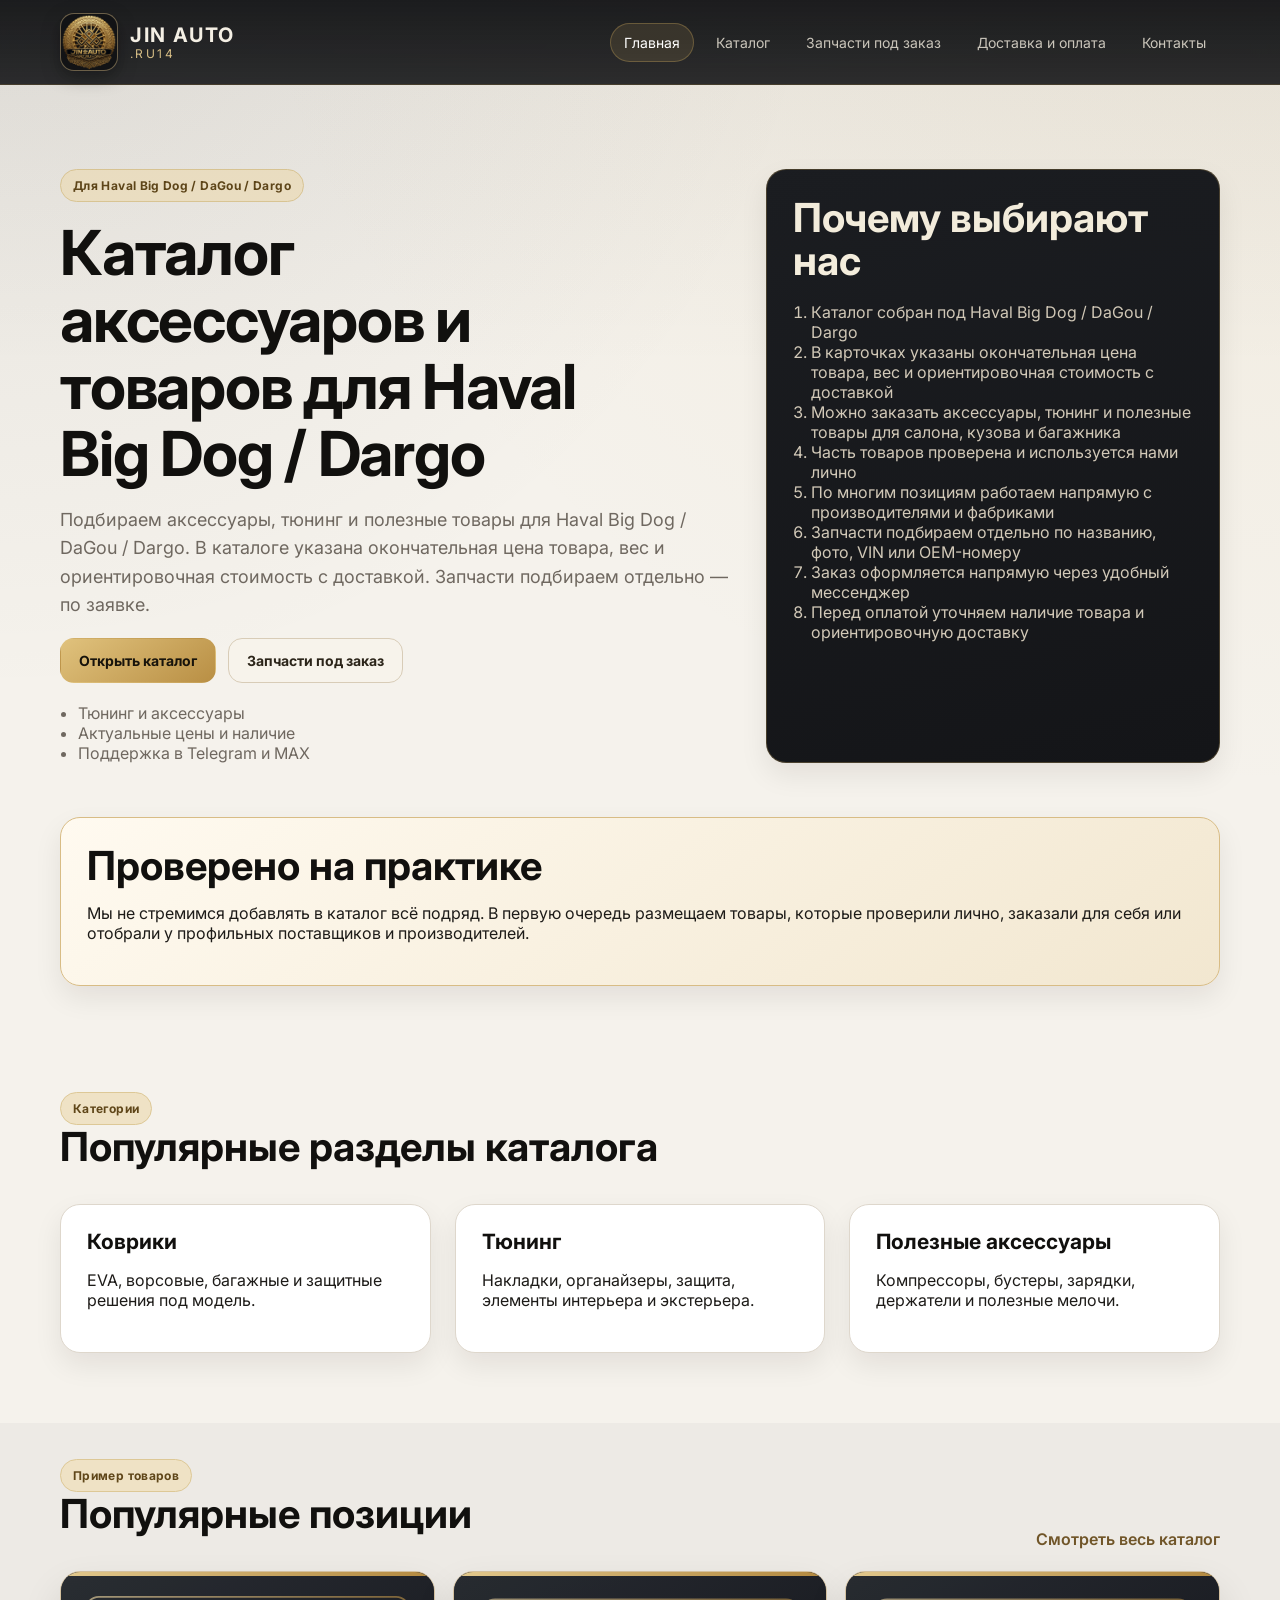
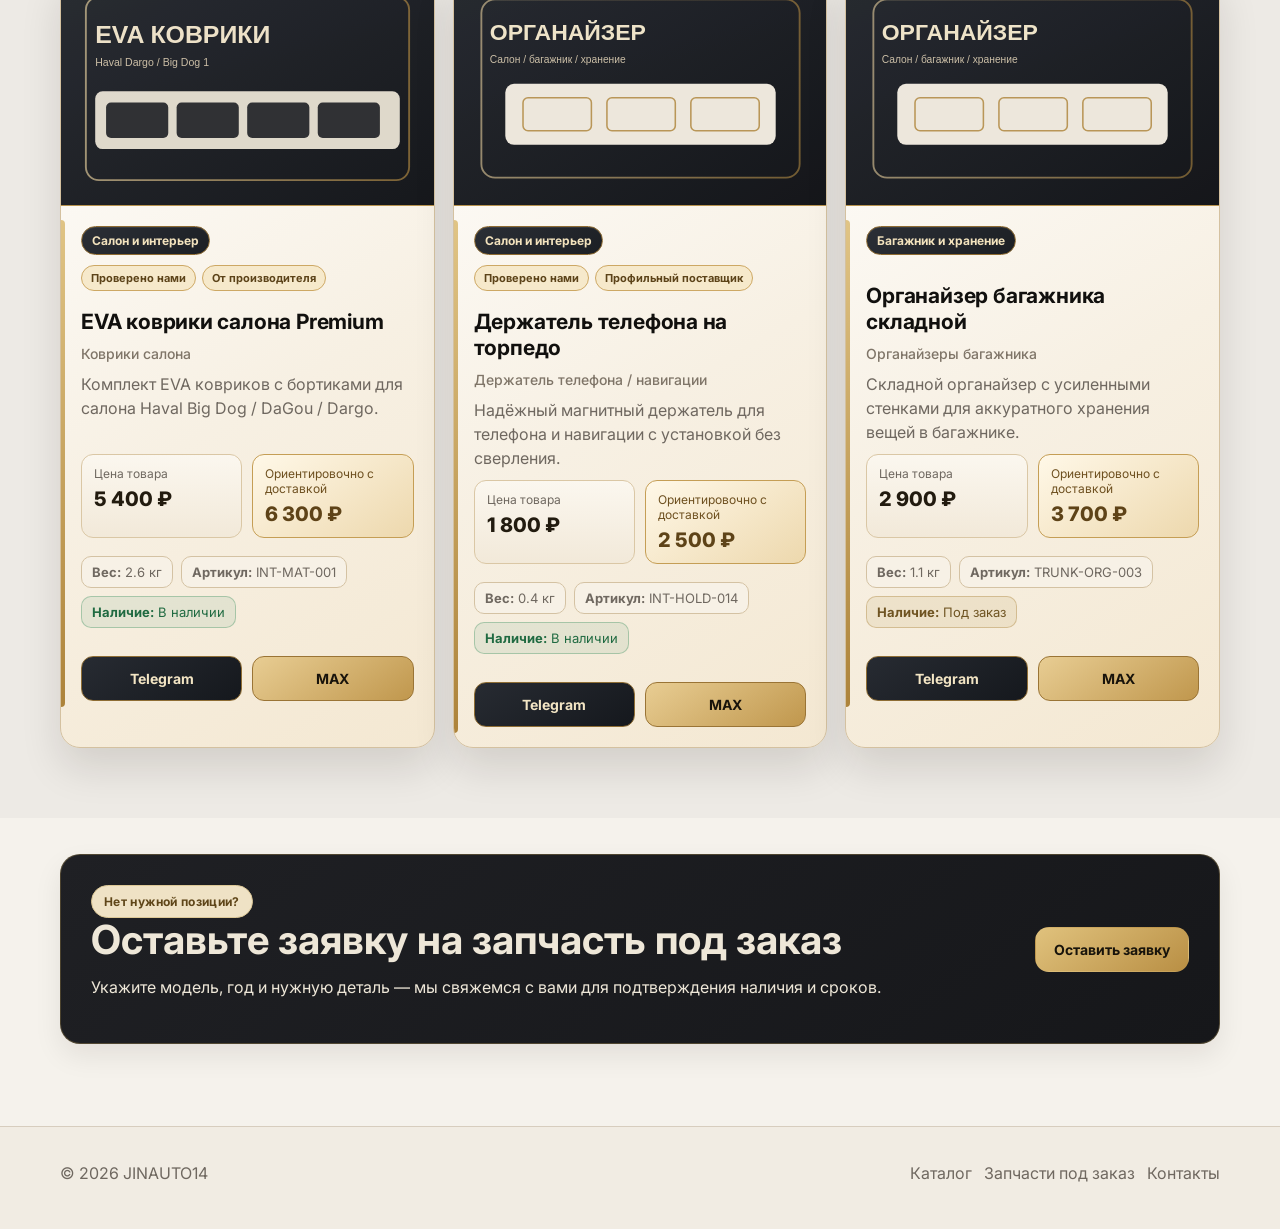
==== commit b952f532: "Add favicon and apple-touch-icon links to main pages" ====
--- a/index.html
+++ b/index.html
@@ -9,6 +9,9 @@
   <link rel="preconnect" href="https://fonts.gstatic.com" crossorigin>
   <link href="https://fonts.googleapis.com/css2?family=Inter:wght@400;500;600;700;800&display=swap" rel="stylesheet">
   <link rel="stylesheet" href="css/style.css">
+
+<link rel="icon" type="image/png" href="images/favicon.png?v=2">
+<link rel="apple-touch-icon" href="images/apple-touch-icon.png?v=2">
 </head>
 <body>
   <header class="site-header">
--- a/css/style.css
+++ b/css/style.css
@@ -364,6 +364,15 @@
   height: 100%;
   object-fit: cover;
   opacity: .96;
+  transform: scale(1);
+  transition: transform .35s ease, opacity .35s ease;
+  will-change: transform;
+}
+
+.product-card:hover .product-image-wrap img,
+.product-card:focus-within .product-image-wrap img {
+  transform: scale(1.035);
+  opacity: 1;
 }
 
 .product-content {
@@ -648,6 +657,13 @@
 .product-page-main-image img {
   width: 100%;
   border-radius: 12px;
+  cursor: zoom-in;
+  opacity: 1;
+  transition: opacity .24s ease;
+}
+
+.product-page-main-image img.is-switching {
+  opacity: .72;
 }
 
 .product-page-thumbs {
@@ -668,6 +684,8 @@
 
 .thumb-btn img { width: 100%; height: 100%; object-fit: cover; border-radius: 7px; }
 .thumb-btn.active { border-color: #b98f44; box-shadow: 0 0 0 2px rgba(185,143,68,.2); }
+.thumb-btn { transition: border-color .2s ease, transform .2s ease, box-shadow .2s ease; }
+.thumb-btn:hover { transform: translateY(-1px); border-color: #b98f44; }
 
 .product-page-info {
   background: #fff;
@@ -740,7 +758,169 @@
   border: 1px solid #cda864;
 }
 
+.no-scroll {
+  overflow: hidden;
+}
+
+.product-lightbox {
+  position: fixed;
+  inset: 0;
+  z-index: 120;
+  display: grid;
+  place-items: center;
+  opacity: 0;
+  pointer-events: none;
+  transition: opacity .24s ease;
+}
+
+.product-lightbox.is-open {
+  opacity: 1;
+  pointer-events: auto;
+}
+
+.product-lightbox-backdrop {
+  position: absolute;
+  inset: 0;
+  background: rgba(13, 12, 10, .72);
+  opacity: 0;
+  transition: opacity .24s ease;
+}
+
+.product-lightbox.is-open .product-lightbox-backdrop {
+  opacity: 1;
+}
+
+.product-lightbox-dialog {
+  position: relative;
+  width: min(94vw, 1180px);
+  max-height: 92vh;
+  padding: 14px;
+  border-radius: 16px;
+  border: 1px solid rgba(216,188,133,.45);
+  background: rgba(25, 22, 18, .92);
+  box-shadow: 0 22px 52px rgba(0,0,0,.4);
+  transform: translateY(8px) scale(.985);
+  transition: transform .24s ease;
+  z-index: 1;
+}
+
+.product-lightbox.is-open .product-lightbox-dialog {
+  transform: translateY(0) scale(1);
+}
+
+.product-lightbox-image {
+  display: block;
+  width: 100%;
+  max-width: min(92vw, 1120px);
+  max-height: calc(92vh - 28px);
+  margin: 0 auto;
+  object-fit: contain;
+  border-radius: 12px;
+  opacity: .94;
+  transform: scale(.992);
+  transition: opacity .22s ease, transform .24s ease;
+  position: relative;
+  z-index: 1;
+}
+
+.product-lightbox.is-open .product-lightbox-image {
+  opacity: 1;
+  transform: scale(1);
+}
+
+.product-lightbox-image.is-fading {
+  opacity: .78;
+}
+
+.lightbox-btn {
+  display: inline-flex;
+  align-items: center;
+  justify-content: center;
+  border: 1px solid #cda864;
+  background: rgba(24, 19, 13, .84);
+  color: #f6e9cb;
+  cursor: pointer;
+  transition: background .18s ease, border-color .18s ease, transform .18s ease, box-shadow .18s ease;
+}
+
+.lightbox-btn:hover {
+  background: rgba(45, 35, 21, .92);
+  border-color: #e1c183;
+  box-shadow: 0 8px 20px rgba(0,0,0,.28);
+  transform: translateY(-1px);
+}
+
+.lightbox-close {
+  position: absolute;
+  right: 10px;
+  top: 10px;
+  width: 38px;
+  height: 38px;
+  border-radius: 999px;
+  font-size: 20px;
+  z-index: 4;
+}
+
+.lightbox-nav {
+  position: absolute;
+  top: 50%;
+  transform: translateY(-50%);
+  width: 42px;
+  height: 42px;
+  border-radius: 999px;
+  font-size: 0;
+  line-height: 0;
+  z-index: 3;
+}
+
+.lightbox-nav::before {
+  content: "";
+  width: 11px;
+  height: 11px;
+  border-top: 2px solid #f6e9cb;
+  border-right: 2px solid #f6e9cb;
+  transform: rotate(45deg);
+  display: block;
+  margin-left: -1px;
+}
+
+.lightbox-prev { left: 10px; }
+.lightbox-prev::before { transform: rotate(-135deg); margin-left: 1px; }
+.lightbox-next { right: 10px; }
+
+.lightbox-nav:hover {
+  transform: translateY(-50%);
+}
+
 @media (max-width: 980px) {
   .product-page-layout, .product-page-actions { grid-template-columns: 1fr; }
   .related-section { padding: 18px; }
-}
+  .lightbox-nav {
+    top: auto;
+    bottom: 12px;
+    transform: none;
+  }
+  .lightbox-prev { left: 12px; }
+  .lightbox-next { right: 12px; }
+  .lightbox-nav:hover {
+    transform: none;
+  }
+}
+
+@media (prefers-reduced-motion: reduce) {
+  .product-image-wrap img,
+  .product-page-main-image img,
+  .thumb-btn,
+  .lightbox-btn,
+  .product-lightbox,
+  .product-lightbox-dialog,
+  .product-lightbox-image,
+  .product-lightbox-backdrop {
+    transition: none;
+  }
+
+  .product-card:hover .product-image-wrap img,
+  .product-card:focus-within .product-image-wrap img {
+    transform: none;
+  }
+}
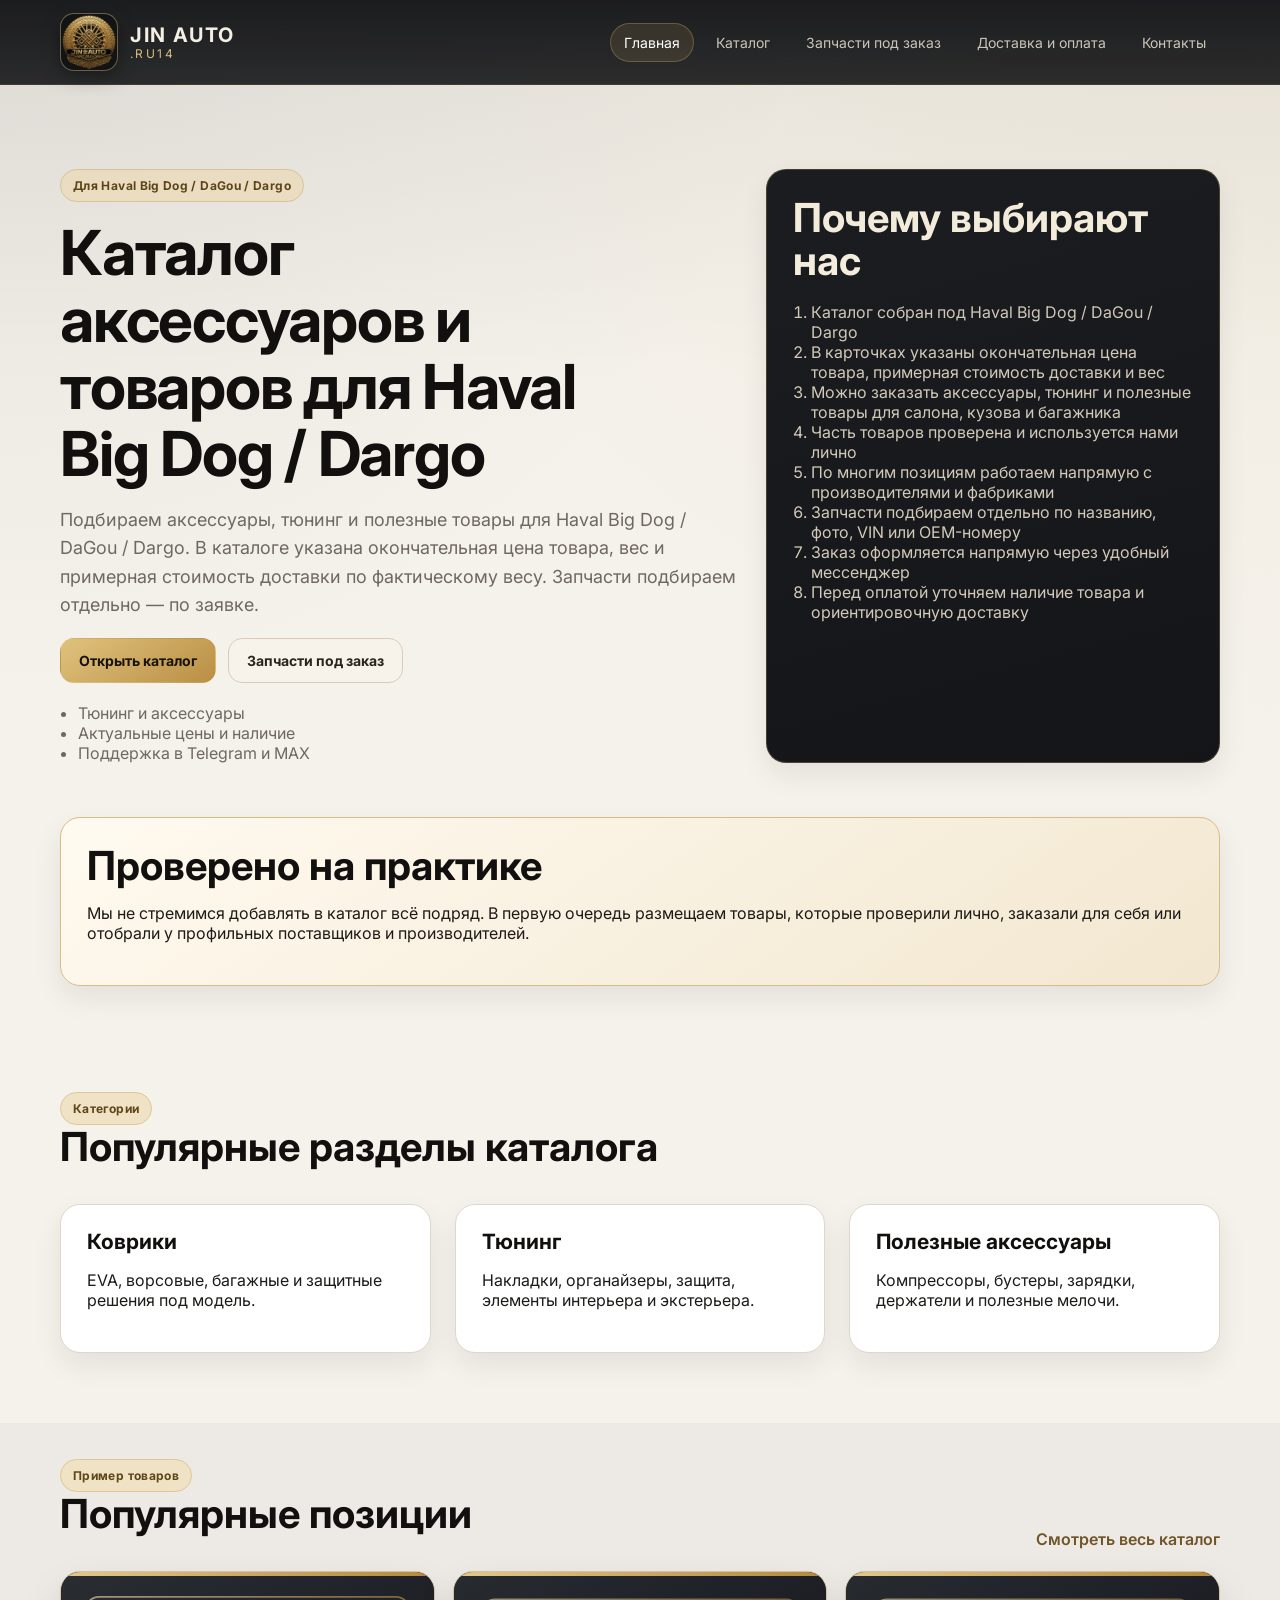
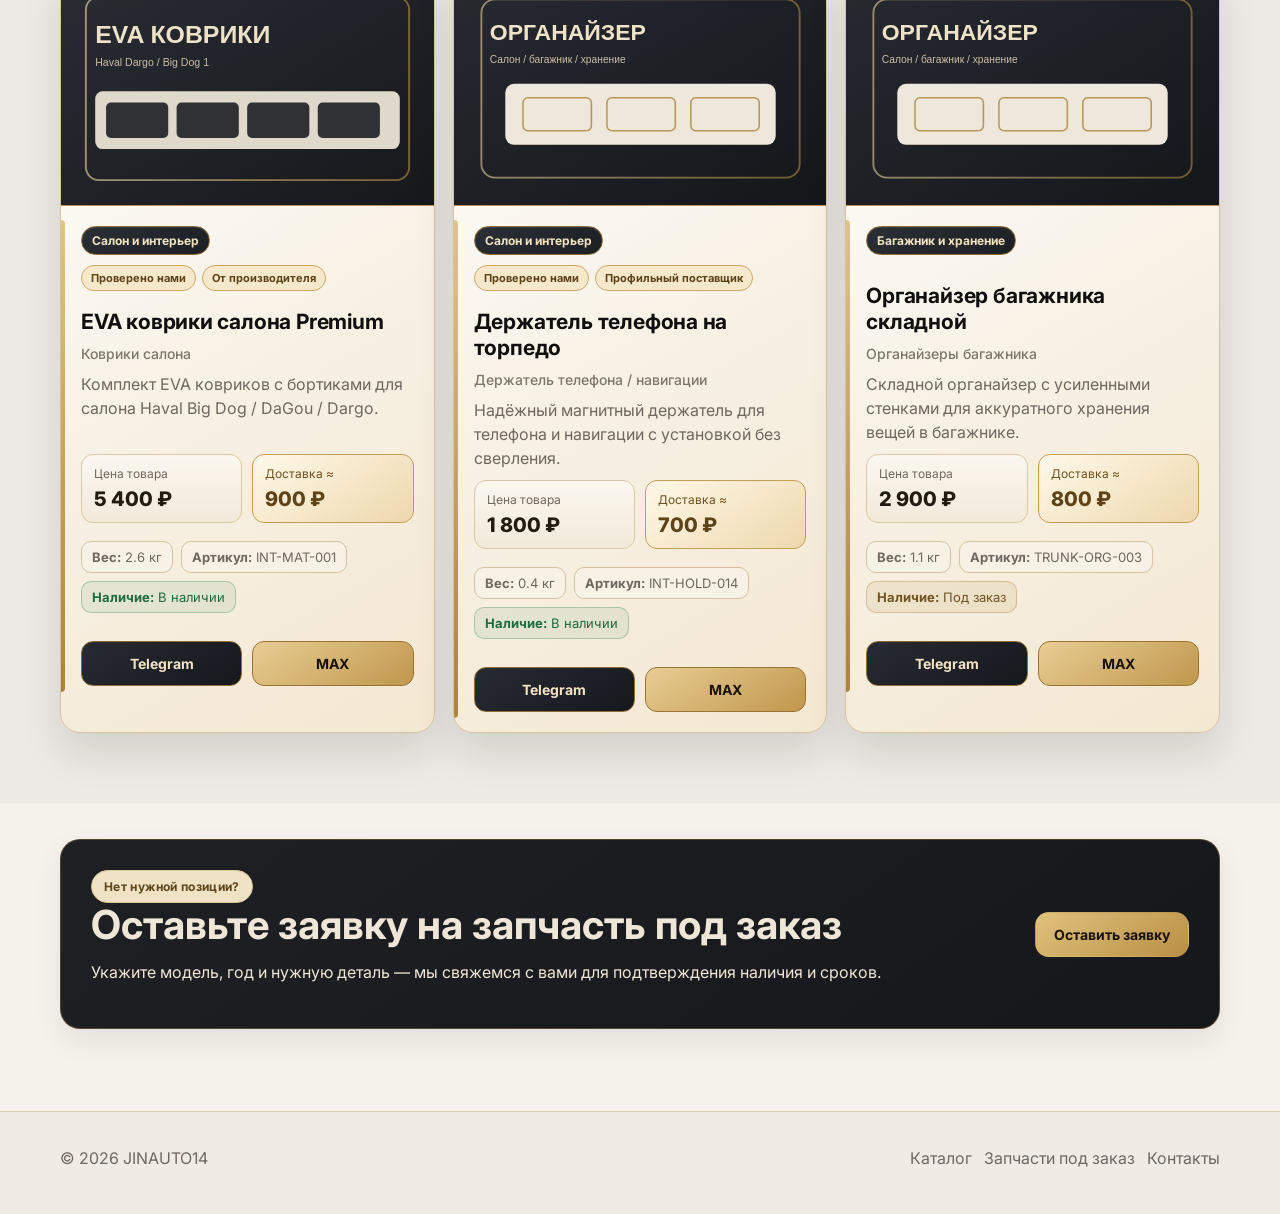
==== commit a28eac23: "Align product page order text with separate delivery cost" ====
--- a/index.html
+++ b/index.html
@@ -38,7 +38,7 @@
         <div>
           <span class="eyebrow">Для Haval Big Dog / DaGou / Dargo</span>
           <h1>Каталог аксессуаров и товаров для Haval Big Dog / Dargo</h1>
-          <p class="lead">Подбираем аксессуары, тюнинг и полезные товары для Haval Big Dog / DaGou / Dargo. В каталоге указана окончательная цена товара, вес и ориентировочная стоимость с доставкой. Запчасти подбираем отдельно — по заявке.</p>
+          <p class="lead">Подбираем аксессуары, тюнинг и полезные товары для Haval Big Dog / DaGou / Dargo. В каталоге указана окончательная цена товара, вес и примерная стоимость доставки по фактическому весу. Запчасти подбираем отдельно — по заявке.</p>
           <div class="hero-actions">
             <a class="btn btn-primary" href="catalog.html">Открыть каталог</a>
             <a class="btn btn-secondary" href="order-parts.html">Запчасти под заказ</a>
@@ -53,7 +53,7 @@
           <h2>Почему выбирают нас</h2>
           <ol class="steps-list">
             <li>Каталог собран под Haval Big Dog / DaGou / Dargo</li>
-            <li>В карточках указаны окончательная цена товара, вес и ориентировочная стоимость с доставкой</li>
+            <li>В карточках указаны окончательная цена товара, примерная стоимость доставки и вес</li>
             <li>Можно заказать аксессуары, тюнинг и полезные товары для салона, кузова и багажника</li>
             <li>Часть товаров проверена и используется нами лично</li>
             <li>По многим позициям работаем напрямую с производителями и фабриками</li>
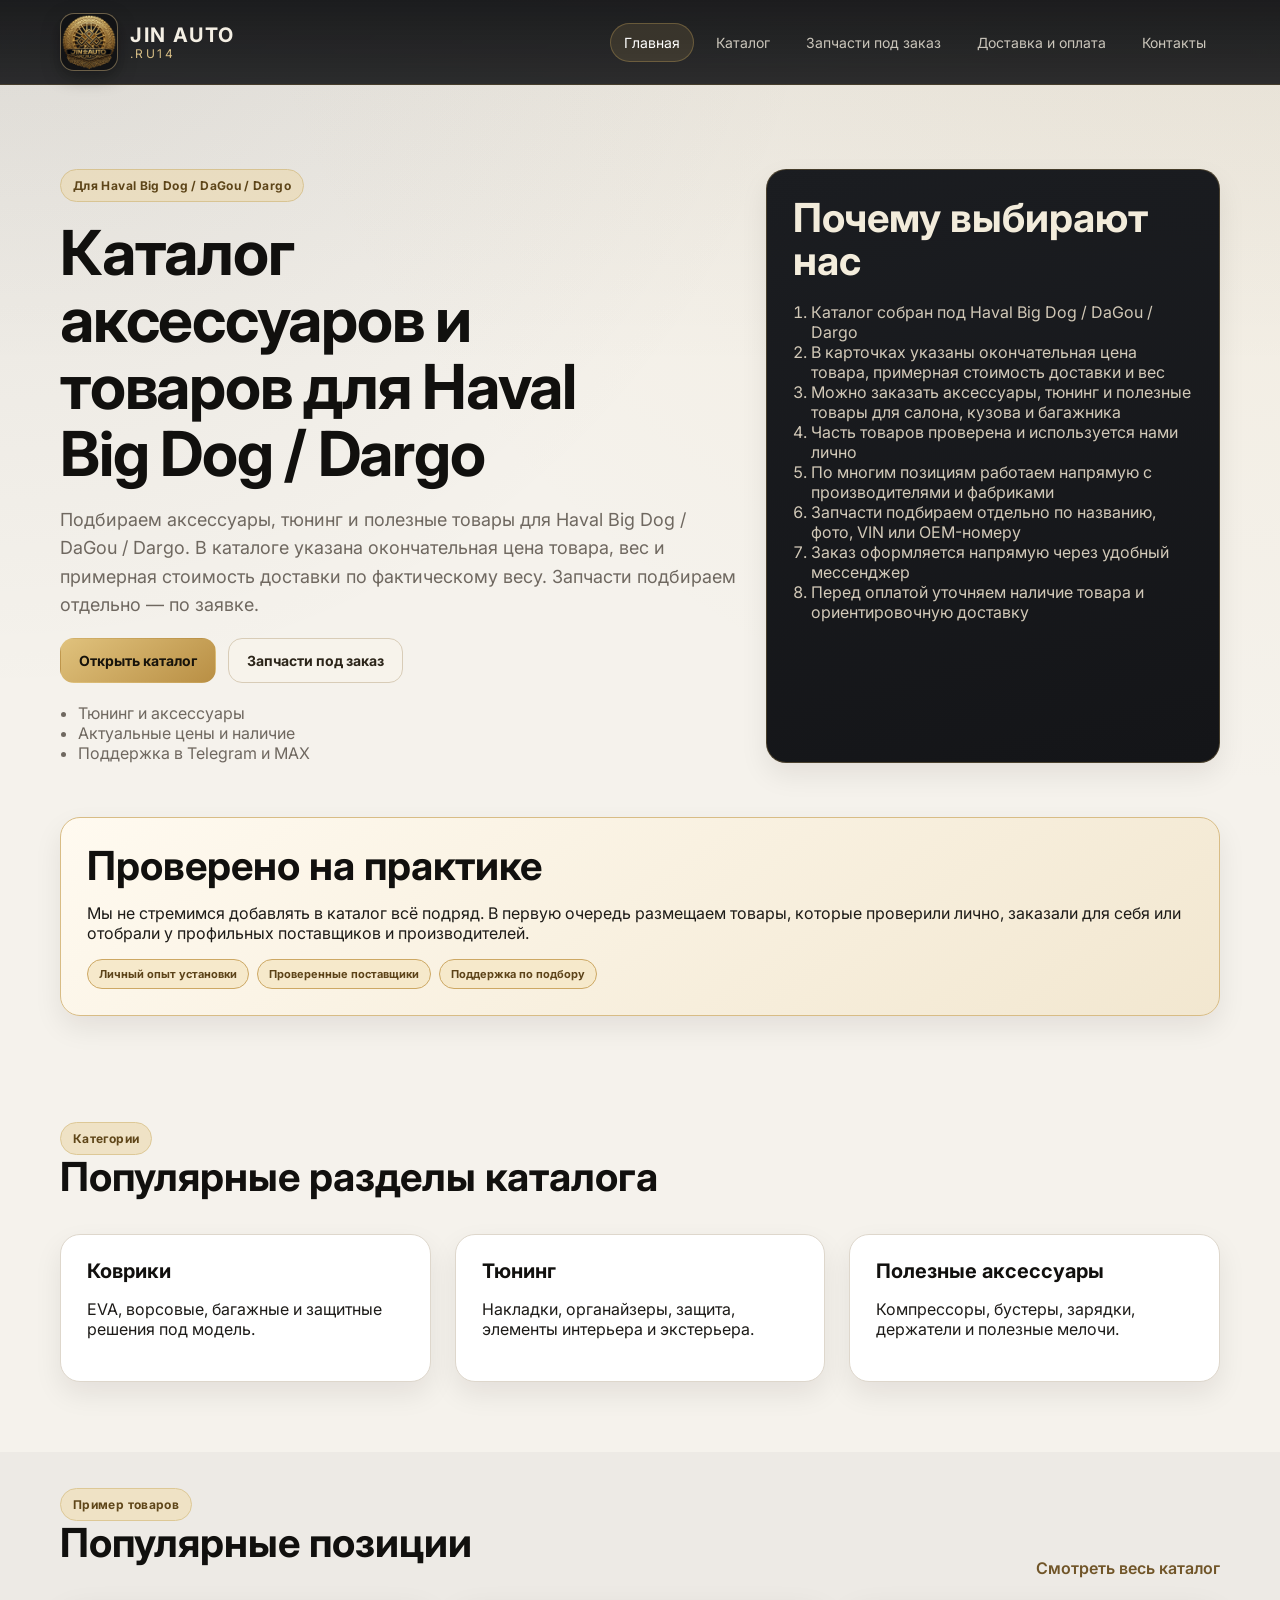
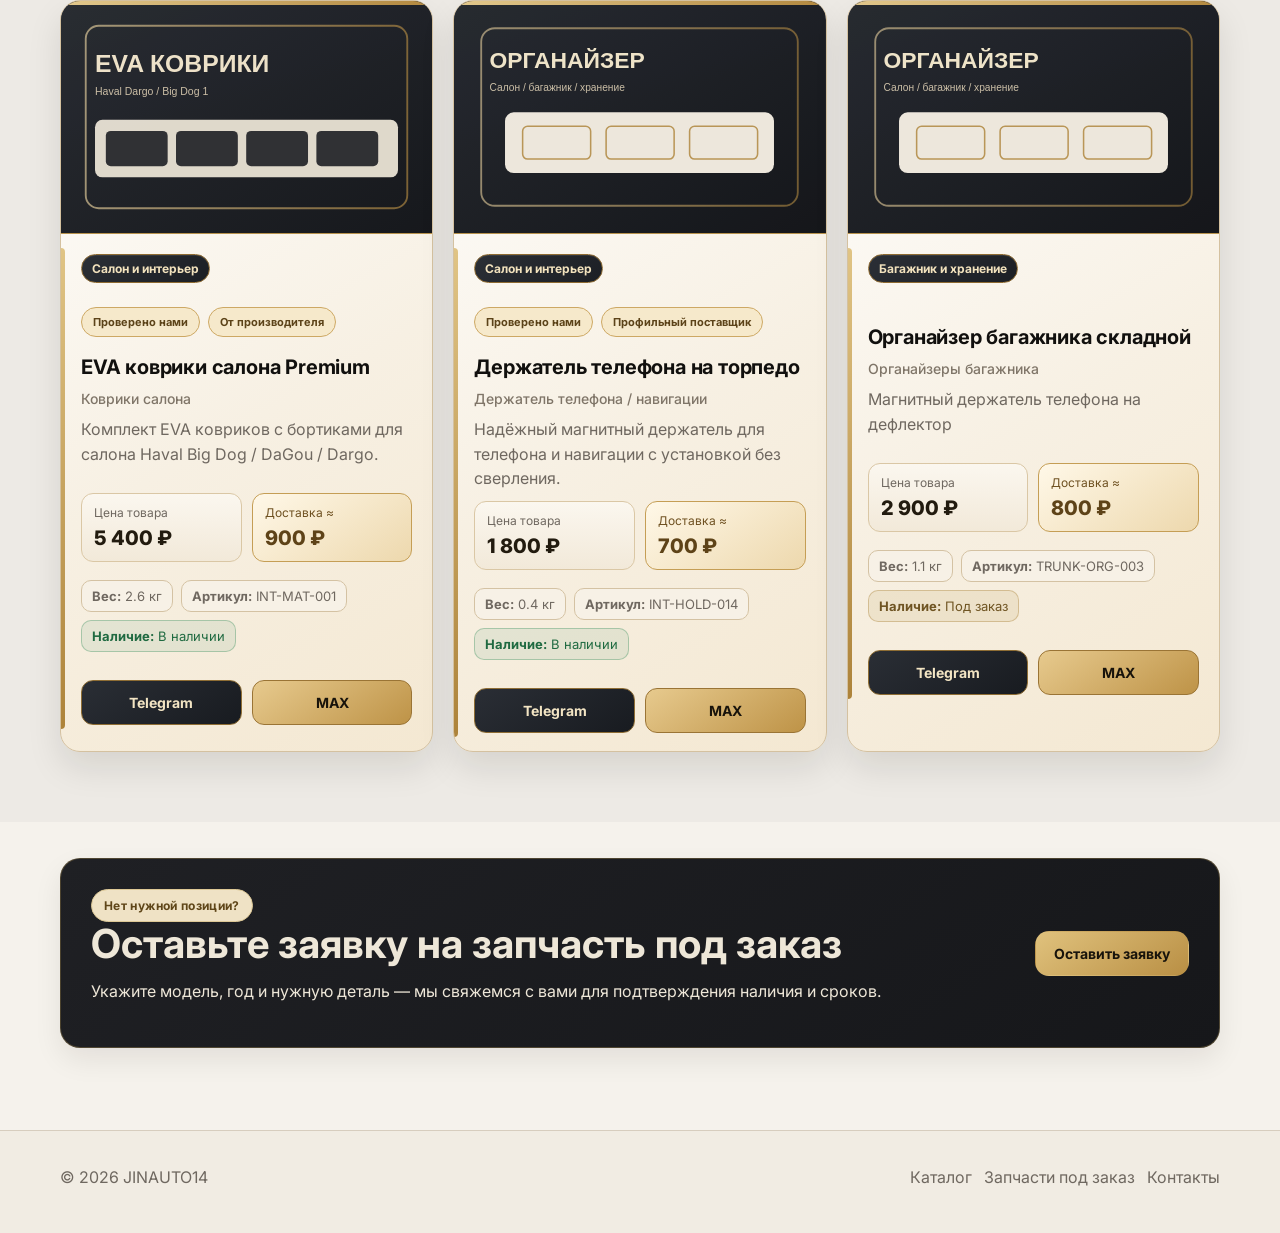
==== commit ea855d02: "Refine JIN AUTO UI spacing, cards, and interaction states" ====
--- a/index.html
+++ b/index.html
@@ -70,6 +70,11 @@
         <article class="feature-card trust-block">
           <h2>Проверено на практике</h2>
           <p>Мы не стремимся добавлять в каталог всё подряд. В первую очередь размещаем товары, которые проверили лично, заказали для себя или отобрали у профильных поставщиков и производителей.</p>
+          <div class="trust-badges" aria-label="Преимущества JIN AUTO">
+            <span class="trust-badge">Личный опыт установки</span>
+            <span class="trust-badge">Проверенные поставщики</span>
+            <span class="trust-badge">Поддержка по подбору</span>
+          </div>
         </article>
       </div>
     </section>
--- a/css/style.css
+++ b/css/style.css
@@ -124,6 +124,11 @@
   padding: 84px 0 36px;
 }
 
+.page-hero {
+  border-bottom: 1px solid rgba(200,165,90,.22);
+  background: linear-gradient(180deg, rgba(255,255,255,.48), rgba(245,238,226,.38));
+}
+
 .hero-grid,
 .grid {
   display: grid;
@@ -155,7 +160,7 @@
 h1 { font-size: clamp(34px, 5.5vw, 62px); max-width: 13ch; margin-top: 18px; letter-spacing: -.02em; }
 .page-hero h1 { max-width: 18ch; }
 h2 { font-size: clamp(25px, 3.6vw, 40px); }
-h3 { font-size: 21px; }
+h3 { font-size: 20px; }
 
 .lead {
   font-size: 18px;
@@ -188,6 +193,15 @@
   font-weight: 700;
   font-size: 14px;
   transition: transform .18s ease, box-shadow .18s ease, background .18s ease, border-color .18s ease;
+}
+
+.btn:focus-visible,
+.input:focus-visible,
+.nav a:focus-visible,
+.text-link:focus-visible,
+.thumb-btn:focus-visible {
+  outline: 3px solid rgba(200,165,90,.32);
+  outline-offset: 2px;
 }
 
 .btn:hover {
@@ -267,7 +281,7 @@
   display: flex;
   align-items: end;
   justify-content: space-between;
-  gap: 18px;
+  gap: 20px;
   margin-bottom: 22px;
 }
 
@@ -287,13 +301,13 @@
 
 .catalog-toolbar {
   display: grid;
-  grid-template-columns: 1.3fr .85fr .85fr;
+  grid-template-columns: 1.5fr .8fr .8fr;
   gap: 12px;
   margin-bottom: 26px;
   background: linear-gradient(180deg, #fbf8f2, #f3ecdf);
   border: 1px solid #d8c8ad;
   border-radius: 16px;
-  padding: 12px;
+  padding: 14px;
   box-shadow: 0 10px 24px rgba(27, 20, 10, .08);
 }
 
@@ -329,7 +343,7 @@
 .product-grid {
   display: grid;
   grid-template-columns: repeat(3, minmax(0, 1fr));
-  gap: 18px;
+  gap: 20px;
 }
 
 .product-card {
@@ -340,7 +354,7 @@
   border: 1px solid #d4c1a0;
   background:
     linear-gradient(150deg, #ffffff 0%, #f7f0e3 55%, #f4e8d2 100%);
-  box-shadow: 0 20px 40px rgba(21, 15, 7, .12);
+  box-shadow: 0 16px 34px rgba(21, 15, 7, .1);
   position: relative;
 }
 
@@ -376,7 +390,7 @@
 }
 
 .product-content {
-  padding: 20px;
+  padding: 20px 20px 18px;
   display: grid;
   gap: 10px;
   position: relative;
@@ -408,7 +422,7 @@
 }
 
 .product-title {
-  font-size: 21px;
+  font-size: 20px;
   margin: 8px 0 0;
   line-height: 1.25;
   letter-spacing: -.01em;
@@ -423,8 +437,8 @@
 
 .product-description {
   margin: 0;
-  min-height: 72px;
-  line-height: 1.5;
+  min-height: 66px;
+  line-height: 1.55;
 }
 
 .product-prices {
@@ -510,13 +524,13 @@
 }
 
 .product-actions .btn-primary {
-  background: linear-gradient(145deg, #272b32, #15181d);
+  background: linear-gradient(145deg, #2a2e35, #181b20);
   color: #f3e5c4;
   border: 1px solid #8e6d34;
 }
 
 .product-actions .btn-secondary {
-  background: linear-gradient(145deg, #e8cd93, #c0974d);
+  background: linear-gradient(145deg, #e7ca8e, #be9347);
   color: #18130b;
   border: 1px solid #9a7435;
 }
@@ -530,7 +544,7 @@
 .feature-card:hover,
 .product-card:hover,
 .hero-card:hover {
-  transform: translateY(-4px);
+  transform: translateY(-3px);
   border-color: #c8a55a;
   box-shadow: 0 26px 45px rgba(24,18,10,.16);
 }
@@ -610,6 +624,11 @@
     grid-template-columns: 1fr;
   }
 
+  .product-page-layout,
+  .product-page-actions {
+    grid-template-columns: 1fr;
+  }
+
   .hero h1,
   .page-hero h1 {
     max-width: 100%;
@@ -622,11 +641,29 @@
   .lead { font-size: 16px; }
   .product-title { font-size: 19px; }
   .hero-card, .feature-card, .form-card, .sidebar-card, .cta-banner { padding: 20px; }
-  .nav { gap: 6px; }
+  .nav { gap: 8px; }
   .nav a { padding: 8px 10px; font-size: 14px; }
   .logo-media { width: 42px; height: 42px; border-radius: 10px; }
   .logo-text strong { font-size: 16px; }
   .logo-text small { font-size: 10px; }
+
+  .product-content {
+    padding: 16px;
+  }
+
+  .product-meta {
+    margin-bottom: 10px;
+  }
+
+  .product-meta li {
+    font-size: 12px;
+    padding: 6px 8px;
+  }
+
+  .catalog-toolbar {
+    padding: 10px;
+    margin-bottom: 18px;
+  }
 }
 
 .product-card { cursor: pointer; }
@@ -698,6 +735,17 @@
 .product-page-actions { display: grid; grid-template-columns: repeat(2, minmax(0,1fr)); gap: 10px; margin-top: 14px; }
 .related-links { display: grid; gap: 8px; }
 
+
+.product-page-info .product-title {
+  font-size: clamp(24px, 3vw, 34px);
+  margin-bottom: 6px;
+}
+
+.product-page-info .product-description {
+  min-height: auto;
+}
+
+
 .btn-back-catalog {
   background: #f6efe1;
   color: #4f3a16;
@@ -743,13 +791,14 @@
 .trust-badges {
   display: flex;
   flex-wrap: wrap;
-  gap: 6px;
+  gap: 8px;
+  margin-top: 14px;
 }
 
 .trust-badge {
   display: inline-flex;
   align-items: center;
-  padding: 5px 9px;
+  padding: 7px 11px;
   border-radius: 999px;
   font-size: 11px;
   font-weight: 700;
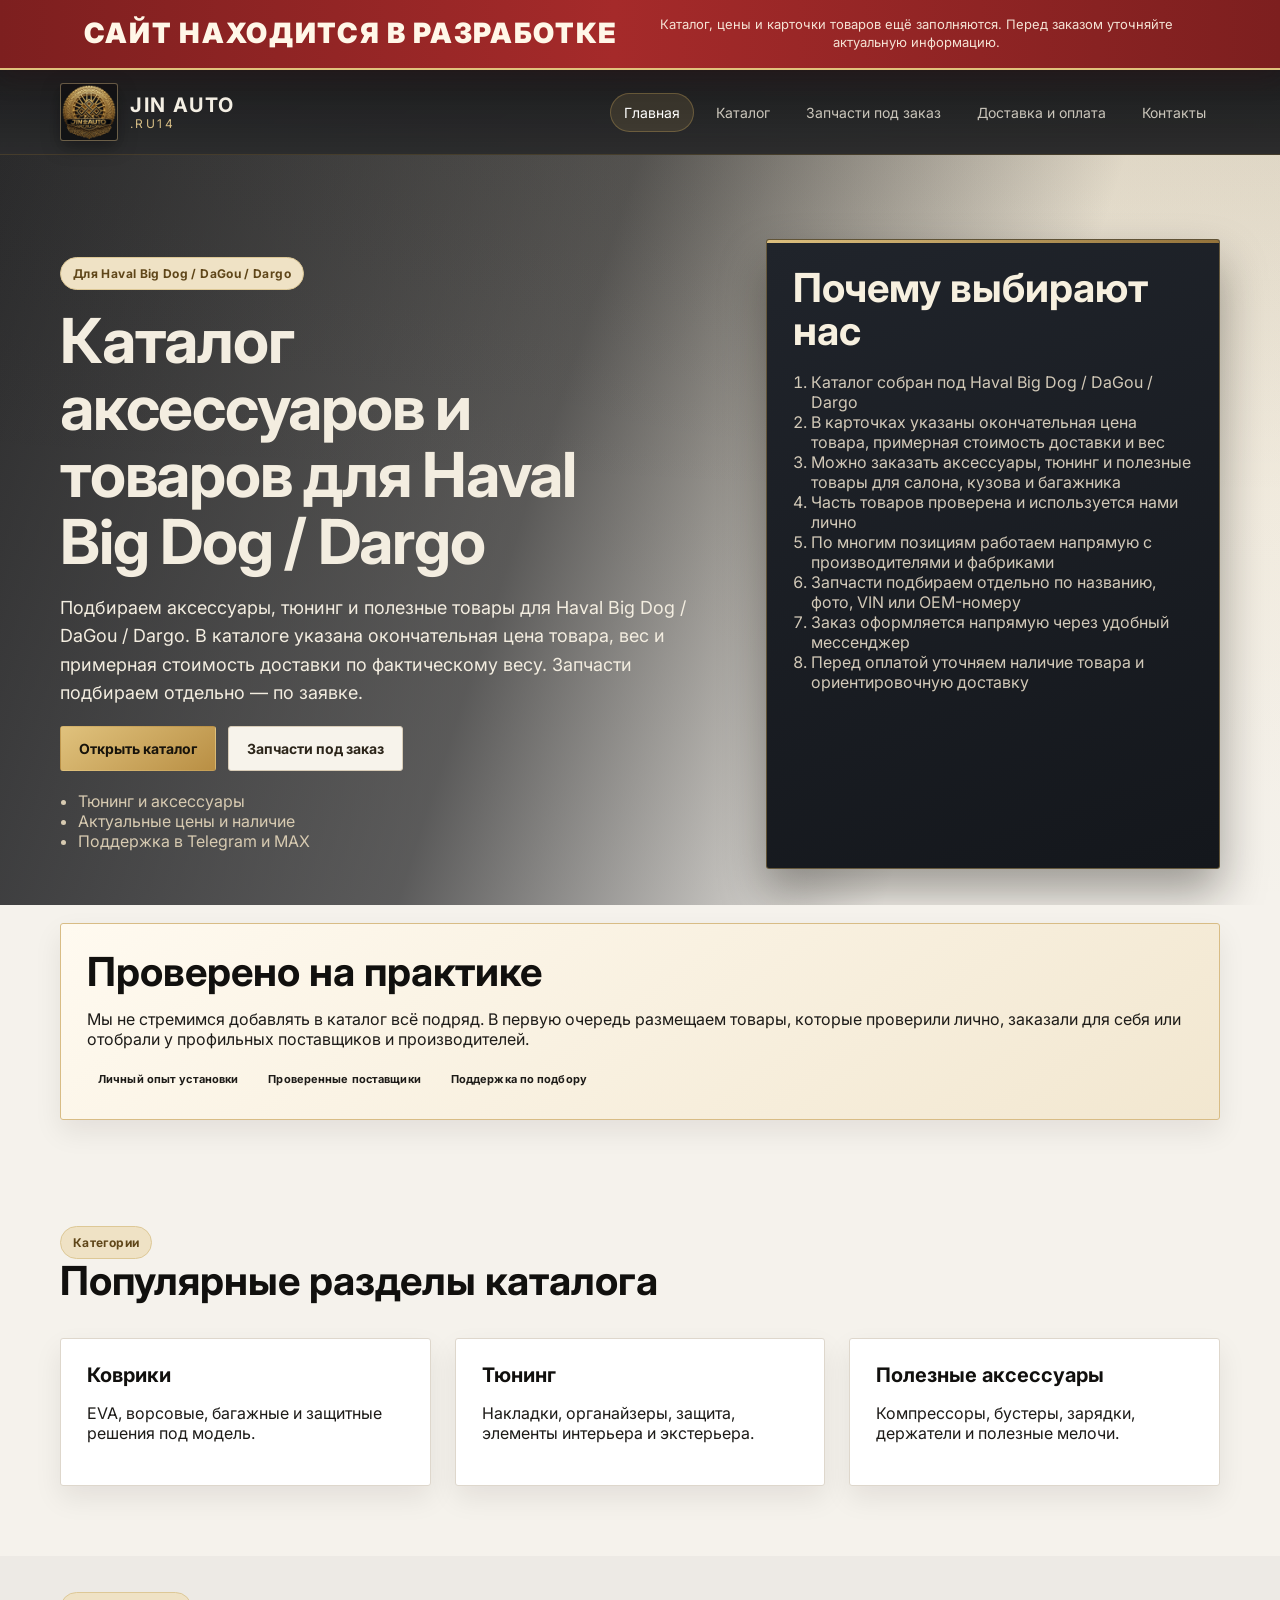
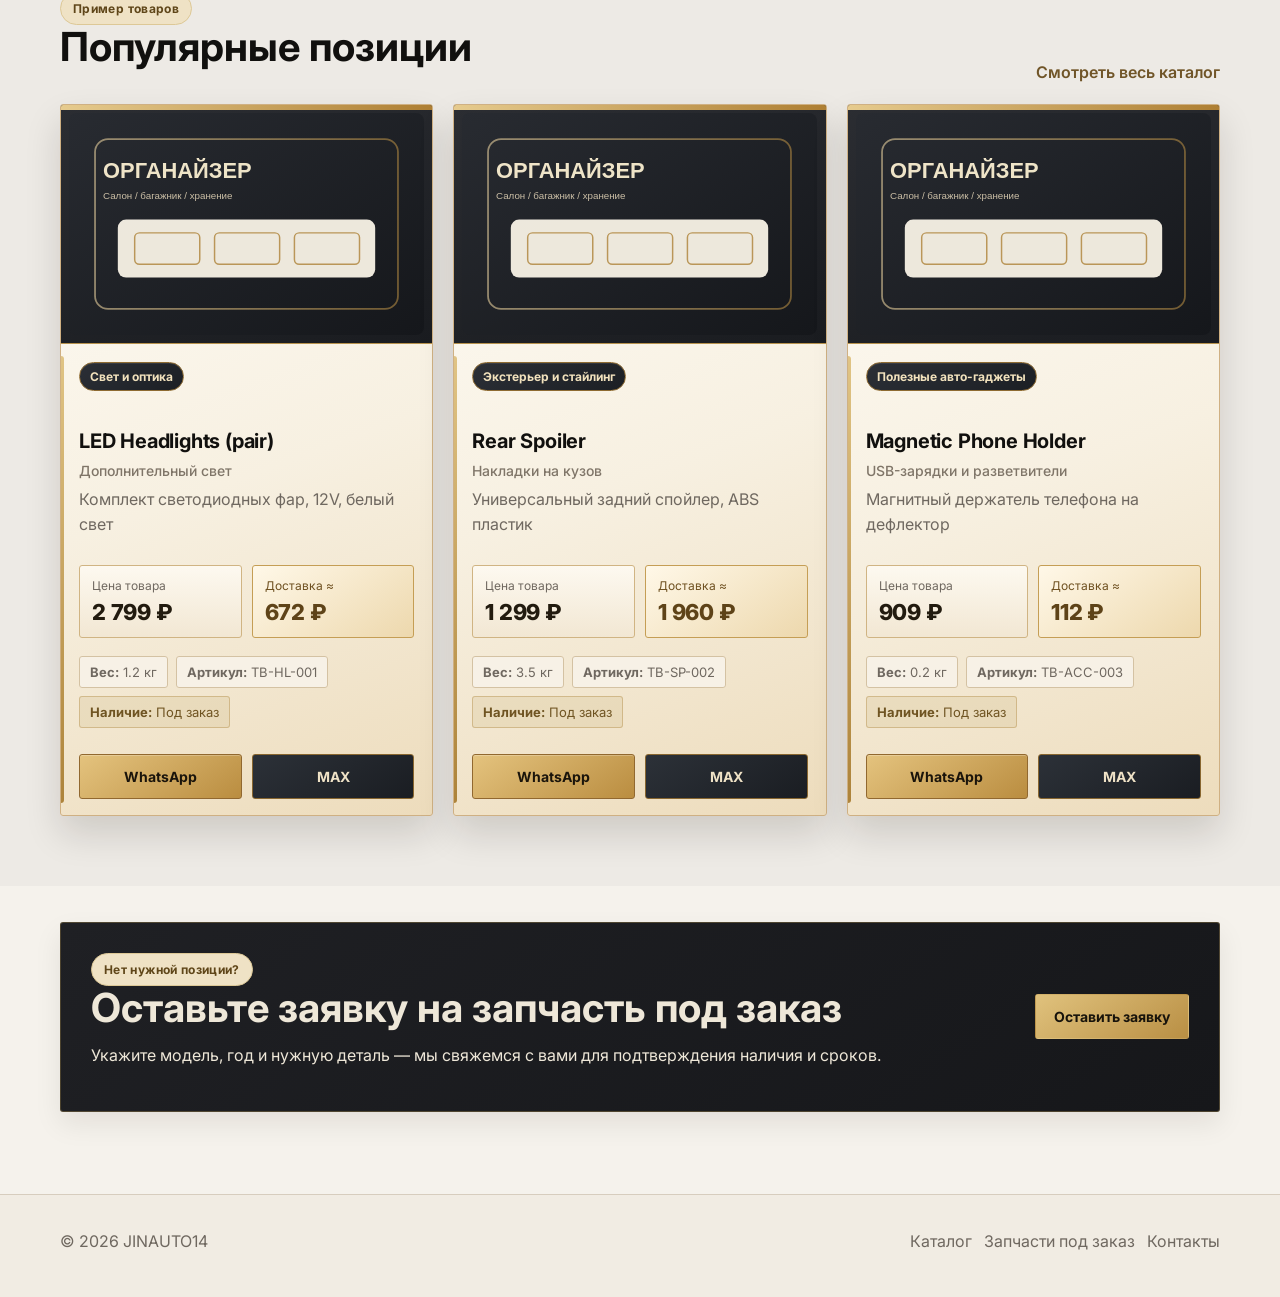
==== commit 03c4333c: "JIN AUTO v0.3: enable multibrand catalog and variants" ====
--- a/index.html
+++ b/index.html
@@ -9,6 +9,7 @@
   <link rel="preconnect" href="https://fonts.gstatic.com" crossorigin>
   <link href="https://fonts.googleapis.com/css2?family=Inter:wght@400;500;600;700;800&display=swap" rel="stylesheet">
   <link rel="stylesheet" href="css/style.css">
+  <link rel="stylesheet" href="css/jinauto-v03.css">
 
 <link rel="icon" type="image/png" href="images/favicon.png?v=2">
 <link rel="apple-touch-icon" href="images/apple-touch-icon.png?v=2">
@@ -142,6 +143,8 @@
 
   <script src="js/constants.js"></script>
   <script src="js/products.js"></script>
+  <script src="js/products-clean.js"></script>
   <script src="js/app.js"></script>
+  <script src="js/jinauto-v03.js"></script>
 </body>
 </html>
--- a/css/style.css
+++ b/css/style.css
@@ -16,7 +16,7 @@
   --card-accent-line: #c7a056;
   --shadow: 0 20px 48px rgba(22, 16, 8, .14);
   --shadow-soft: 0 12px 28px rgba(22, 16, 8, .08);
-  --radius: 20px;
+  --radius: 3px;
 }
 
 * { box-sizing: border-box; }
@@ -66,7 +66,7 @@
 .logo-media {
   width: 58px;
   height: 58px;
-  border-radius: 14px;
+  border-radius: 3px;
   overflow: hidden;
   background: #121315;
   border: 1px solid rgba(216,188,133,.45);
@@ -188,7 +188,7 @@
 
 .btn {
   padding: 13px 18px;
-  border-radius: 14px;
+  border-radius: 3px;
   border: 1px solid transparent;
   font-weight: 700;
   font-size: 14px;
@@ -254,6 +254,17 @@
 
 .hero {
   position: relative;
+  overflow: hidden;
+}
+
+.hero::before {
+  content: "";
+  position: absolute;
+  inset: 0;
+  pointer-events: none;
+  background:
+    linear-gradient(108deg, rgba(18,19,22,.88) 0%, rgba(18,19,22,.68) 42%, rgba(18,19,22,0) 74%),
+    linear-gradient(180deg, rgba(200,165,90,.12), rgba(200,165,90,0));
 }
 
 .hero::after {
@@ -261,13 +272,51 @@
   position: absolute;
   inset: 0;
   pointer-events: none;
-  background: linear-gradient(180deg, rgba(16,17,19,.04), transparent 40%);
+  background: linear-gradient(180deg, rgba(16,17,19,.06), transparent 46%);
+}
+
+.hero .container {
+  position: relative;
+  z-index: 1;
+}
+
+.hero-grid > div:first-child {
+  padding: 18px 16px 18px 0;
+}
+
+.hero-grid > div:first-child h1,
+.hero-grid > div:first-child .lead {
+  color: #f3ede0;
+}
+
+.hero-grid > div:first-child .hero-points {
+  color: #d7cab1;
 }
 
 .hero-card {
-  background: linear-gradient(165deg, #1b1d21, #141518);
-  border-color: rgba(200,165,90,.28);
+  background: linear-gradient(160deg, #20242b, #14171c);
+  border-color: rgba(200,165,90,.42);
   color: #ece6d8;
+  box-shadow: 0 24px 46px rgba(15, 12, 8, .38);
+  position: relative;
+  overflow: hidden;
+}
+
+.hero-card::before {
+  content: "";
+  position: absolute;
+  top: -1px;
+  left: -1px;
+  right: -1px;
+  height: 4px;
+  background: linear-gradient(90deg, rgba(228,197,129,.96), rgba(177,135,63,.8));
+  border-radius: 0;
+  z-index: 1;
+}
+
+.hero-card > * {
+  position: relative;
+  z-index: 2;
 }
 
 .hero-card h2 { color: #f7f0df; }
@@ -304,17 +353,17 @@
   grid-template-columns: 1.5fr .8fr .8fr;
   gap: 12px;
   margin-bottom: 26px;
-  background: linear-gradient(180deg, #fbf8f2, #f3ecdf);
-  border: 1px solid #d8c8ad;
-  border-radius: 16px;
-  padding: 14px;
-  box-shadow: 0 10px 24px rgba(27, 20, 10, .08);
+  background: linear-gradient(180deg, #faf5ec, #eee4d2);
+  border: 1px solid #cfb182;
+  border-radius: 3px;
+  padding: 16px;
+  box-shadow: 0 14px 30px rgba(27, 20, 10, .12);
 }
 
 .input {
   width: 100%;
   padding: 13px 14px;
-  border-radius: 12px;
+  border-radius: 3px;
   border: 1px solid #d8cebd;
   outline: none;
   background: #fff;
@@ -347,14 +396,15 @@
 }
 
 .product-card {
+  border-radius: 3px;
   overflow: hidden;
   display: flex;
   flex-direction: column;
   min-height: 100%;
-  border: 1px solid #d4c1a0;
+  border: 1px solid #cfb083;
   background:
-    linear-gradient(150deg, #ffffff 0%, #f7f0e3 55%, #f4e8d2 100%);
-  box-shadow: 0 16px 34px rgba(21, 15, 7, .1);
+    linear-gradient(160deg, #fffdf8 0%, #f7f0e1 52%, #eddcbc 100%);
+  box-shadow: 0 18px 36px rgba(21, 15, 7, .14);
   position: relative;
 }
 
@@ -362,8 +412,8 @@
   content: "";
   position: absolute;
   inset: 0 0 auto 0;
-  height: 4px;
-  background: linear-gradient(90deg, #e2c88c, #b38940);
+  height: 5px;
+  background: linear-gradient(90deg, #e6cb8e, #ae7f33);
   z-index: 2;
 }
 
@@ -371,9 +421,11 @@
   aspect-ratio: 16 / 10;
   background: linear-gradient(165deg, #2b2d32, #1a1c20);
   border-bottom: 1px solid #b7924d;
+  padding: 8px;
 }
 
 .product-image-wrap img {
+  border-radius: 8px;
   width: 100%;
   height: 100%;
   object-fit: cover;
@@ -390,9 +442,9 @@
 }
 
 .product-content {
-  padding: 20px 20px 18px;
+  padding: 18px 18px 16px;
   display: grid;
-  gap: 10px;
+  gap: 8px;
   position: relative;
   z-index: 1;
 }
@@ -401,10 +453,10 @@
   content: "";
   position: absolute;
   left: 0;
-  top: 14px;
-  bottom: 14px;
-  width: 4px;
-  border-radius: 0 6px 6px 0;
+  top: 12px;
+  bottom: 12px;
+  width: 3px;
+  border-radius: 0 4px 4px 0;
   background: linear-gradient(180deg, #e0c485, #ad833a);
 }
 
@@ -445,14 +497,14 @@
   display: grid;
   grid-template-columns: repeat(2, minmax(0, 1fr));
   gap: 10px;
-  margin-bottom: 8px;
+  margin: 4px 0 10px;
 }
 
 .price-box {
-  padding: 11px 12px;
-  border-radius: 12px;
-  background: linear-gradient(180deg, #fbf7ef, #f2e9d9);
-  border: 1px solid #dac7a5;
+  padding: 12px;
+  border-radius: 3px;
+  background: linear-gradient(180deg, #fdf9f0, #f2e7d3);
+  border: 1px solid #d0b483;
 }
 
 .price-box-delivery {
@@ -468,9 +520,10 @@
 }
 
 .price-value {
-  font-size: 20px;
+  font-size: 22px;
   font-weight: 800;
   color: #221b0f;
+  letter-spacing: -.01em;
 }
 
 .price-box-delivery .price-label {
@@ -492,7 +545,7 @@
 
 .product-meta li {
   padding: 7px 10px;
-  border-radius: 10px;
+  border-radius: 3px;
   background: #f7f1e6;
   border: 1px solid #d4c2a3;
   font-size: 13px;
@@ -519,20 +572,21 @@
 .product-actions .btn {
   flex: 1;
   padding-inline: 12px;
-  border-radius: 12px;
+  border-radius: 3px;
   font-weight: 700;
 }
 
 .product-actions .btn-primary {
-  background: linear-gradient(145deg, #2a2e35, #181b20);
-  color: #f3e5c4;
-  border: 1px solid #8e6d34;
+  background: linear-gradient(145deg, #e4c37e, #ba8d40);
+  color: #1a140b;
+  border: 1px solid #91682f;
+  box-shadow: inset 0 1px 0 rgba(255,255,255,.24);
 }
 
 .product-actions .btn-secondary {
-  background: linear-gradient(145deg, #e7ca8e, #be9347);
-  color: #18130b;
-  border: 1px solid #9a7435;
+  background: linear-gradient(145deg, #2c3138, #1a1d22);
+  color: #efe2c6;
+  border: 1px solid #88662f;
 }
 
 .feature-card,
@@ -581,7 +635,7 @@
   margin: 8px 0 0;
   padding: 14px 16px;
   border: 1px dashed #c8b697;
-  border-radius: 14px;
+  border-radius: 3px;
   background: #fbf7ef;
 }
 
@@ -643,7 +697,7 @@
   .hero-card, .feature-card, .form-card, .sidebar-card, .cta-banner { padding: 20px; }
   .nav { gap: 8px; }
   .nav a { padding: 8px 10px; font-size: 14px; }
-  .logo-media { width: 42px; height: 42px; border-radius: 10px; }
+  .logo-media { width: 42px; height: 42px; border-radius: 3px; }
   .logo-text strong { font-size: 16px; }
   .logo-text small { font-size: 10px; }
 
@@ -663,6 +717,15 @@
   .catalog-toolbar {
     padding: 10px;
     margin-bottom: 18px;
+  }
+
+  .product-actions {
+    flex-direction: column;
+  }
+
+  .product-actions .btn,
+  .product-page-actions .btn {
+    width: 100%;
   }
 }
 
@@ -680,20 +743,21 @@
 .product-page-layout {
   display: grid;
   grid-template-columns: 1.1fr .9fr;
-  gap: 24px;
+  gap: 26px;
+  align-items: start;
 }
 
 .product-page-main-image {
-  background: #fff;
-  border: 1px solid #d6c4a1;
-  border-radius: 16px;
+  background: linear-gradient(170deg, #fffdf8, #f7eedf);
+  border: 1px solid #caab78;
+  border-radius: 3px;
   padding: 14px;
-  box-shadow: var(--shadow-soft);
+  box-shadow: 0 20px 38px rgba(24, 17, 8, .14);
 }
 
 .product-page-main-image img {
   width: 100%;
-  border-radius: 12px;
+  border-radius: 3px;
   cursor: zoom-in;
   opacity: 1;
   transition: opacity .24s ease;
@@ -712,27 +776,28 @@
 
 .thumb-btn {
   border: 1px solid #d6c4a1;
-  border-radius: 10px;
+  border-radius: 3px;
   background: #fff;
   padding: 4px;
   width: 72px;
   height: 72px;
 }
 
-.thumb-btn img { width: 100%; height: 100%; object-fit: cover; border-radius: 7px; }
+.thumb-btn img { width: 100%; height: 100%; object-fit: cover; border-radius: 2px; }
 .thumb-btn.active { border-color: #b98f44; box-shadow: 0 0 0 2px rgba(185,143,68,.2); }
 .thumb-btn { transition: border-color .2s ease, transform .2s ease, box-shadow .2s ease; }
 .thumb-btn:hover { transform: translateY(-1px); border-color: #b98f44; }
 
 .product-page-info {
-  background: #fff;
-  border: 1px solid #dbc9a8;
-  border-radius: 16px;
+  background: linear-gradient(180deg, #fffdfa, #f8f0e3);
+  border: 1px solid #cbae7d;
+  border-radius: 3px;
   padding: 22px;
-  box-shadow: var(--shadow-soft);
+  box-shadow: 0 20px 40px rgba(24, 17, 8, .14);
 }
 
 .product-page-actions { display: grid; grid-template-columns: repeat(2, minmax(0,1fr)); gap: 10px; margin-top: 14px; }
+.product-page-actions .btn-back-catalog { grid-column: 1 / -1; justify-content: flex-start; }
 .related-links { display: grid; gap: 8px; }
 
 
@@ -762,7 +827,7 @@
 .related-section {
   margin-top: 18px;
   padding: 22px;
-  border-radius: 16px;
+  border-radius: 3px;
   border: 1px solid #d4bc8a;
   background: linear-gradient(145deg, #fffaf0, #f4e9d2);
   box-shadow: 0 14px 30px rgba(34, 25, 11, .1);
@@ -774,12 +839,13 @@
 
 .related-section .text-link {
   padding: 10px 12px;
-  border-radius: 10px;
+  border-radius: 3px;
   background: rgba(39, 43, 50, .05);
   border: 1px solid rgba(39, 43, 50, .12);
 }
 
 .trust-block {
+  border-radius: 3px;
   background: linear-gradient(145deg, #fffaf0, #f2e7d0);
   border: 1px solid #d8bc85;
 }
@@ -798,14 +864,34 @@
 .trust-badge {
   display: inline-flex;
   align-items: center;
-  padding: 7px 11px;
-  border-radius: 999px;
+  padding: 6px 10px;
+  border-radius: 3px;
   font-size: 11px;
   font-weight: 700;
-  color: #5c4319;
-  background: #f6e9cb;
-  border: 1px solid #cda864;
-}
+  letter-spacing: .01em;
+  border: 1px solid transparent;
+}
+
+.trust-badge-verified {
+  color: #4f360e;
+  background: linear-gradient(145deg, #f0d89f, #ddb66a);
+  border-color: #aa7d35;
+}
+.trust-badge-verified::before { content: "✓"; font-weight: 900; margin-right: 5px; }
+
+.trust-badge-factory {
+  color: #f0e5cc;
+  background: linear-gradient(145deg, #2e333b, #171a20);
+  border-color: #9c7640;
+}
+.trust-badge-factory::before { content: "Завод"; font-size: 10px; font-weight: 800; margin-right: 6px; opacity: .92; }
+
+.trust-badge-supplier {
+  color: #54401f;
+  background: linear-gradient(180deg, #fbf6eb, #efe4cf);
+  border-color: #cdb38a;
+}
+.trust-badge-supplier::before { content: "•"; font-size: 12px; margin-right: 5px; }
 
 .no-scroll {
   overflow: hidden;
@@ -844,7 +930,7 @@
   width: min(94vw, 1180px);
   max-height: 92vh;
   padding: 14px;
-  border-radius: 16px;
+  border-radius: 3px;
   border: 1px solid rgba(216,188,133,.45);
   background: rgba(25, 22, 18, .92);
   box-shadow: 0 22px 52px rgba(0,0,0,.4);
@@ -864,7 +950,7 @@
   max-height: calc(92vh - 28px);
   margin: 0 auto;
   object-fit: contain;
-  border-radius: 12px;
+  border-radius: 3px;
   opacity: .94;
   transform: scale(.992);
   transition: opacity .22s ease, transform .24s ease;
@@ -905,7 +991,7 @@
   top: 10px;
   width: 38px;
   height: 38px;
-  border-radius: 999px;
+  border-radius: 3px;
   font-size: 20px;
   z-index: 4;
 }
@@ -916,7 +1002,7 @@
   transform: translateY(-50%);
   width: 42px;
   height: 42px;
-  border-radius: 999px;
+  border-radius: 3px;
   font-size: 0;
   line-height: 0;
   z-index: 3;
@@ -973,3 +1059,59 @@
     transform: none;
   }
 }
+
+
+/* Site-wide development notice */
+.development-banner {
+  width: 100%;
+  position: relative;
+  z-index: 60;
+  background: linear-gradient(90deg, #7d1f1f, #a52a2a 48%, #7d1f1f);
+  color: #fff7e8;
+  border-bottom: 2px solid #e0c27d;
+  box-shadow: 0 8px 24px rgba(63, 16, 16, .24);
+}
+
+.development-banner-inner {
+  width: min(1160px, calc(100% - 36px));
+  margin: 0 auto;
+  min-height: 68px;
+  display: flex;
+  align-items: center;
+  justify-content: center;
+  gap: 18px;
+  text-align: center;
+  padding: 12px 0;
+}
+
+.development-banner strong {
+  font-size: clamp(18px, 2.2vw, 28px);
+  line-height: 1.05;
+  letter-spacing: .06em;
+  font-weight: 900;
+}
+
+.development-banner span {
+  font-size: 13px;
+  line-height: 1.35;
+  max-width: 560px;
+  color: rgba(255, 247, 232, .9);
+}
+
+@media (max-width: 760px) {
+  .development-banner-inner {
+    width: min(100% - 24px, 1160px);
+    min-height: 78px;
+    flex-direction: column;
+    gap: 5px;
+    padding: 10px 0;
+  }
+
+  .development-banner strong {
+    font-size: 18px;
+  }
+
+  .development-banner span {
+    font-size: 12px;
+  }
+}
--- a/css/jinauto-v03.css
+++ b/css/jinauto-v03.css
@@ -0,0 +1,9 @@
+.catalog-toolbar { grid-template-columns:minmax(190px,1.4fr) repeat(4,minmax(115px,1fr)); }
+.jinauto-compatibility{margin:12px 0;padding:12px;background:#f8f1e5;border:1px solid #dac7a5;border-radius:3px;font-size:14px}
+.jinauto-compatibility strong{display:block;margin-bottom:6px}
+.jinauto-compatibility ul{margin:0;padding-left:18px;line-height:1.6}
+.jinauto-variant-label{display:block;margin:12px 0;font-size:14px}
+.jinauto-variant-label strong{display:block;margin-bottom:6px}
+.jinauto-variant-label select{display:block;width:100%}
+@media(max-width:1100px){.catalog-toolbar{grid-template-columns:repeat(2,minmax(0,1fr))}}
+@media(max-width:640px){.catalog-toolbar{grid-template-columns:1fr}}
